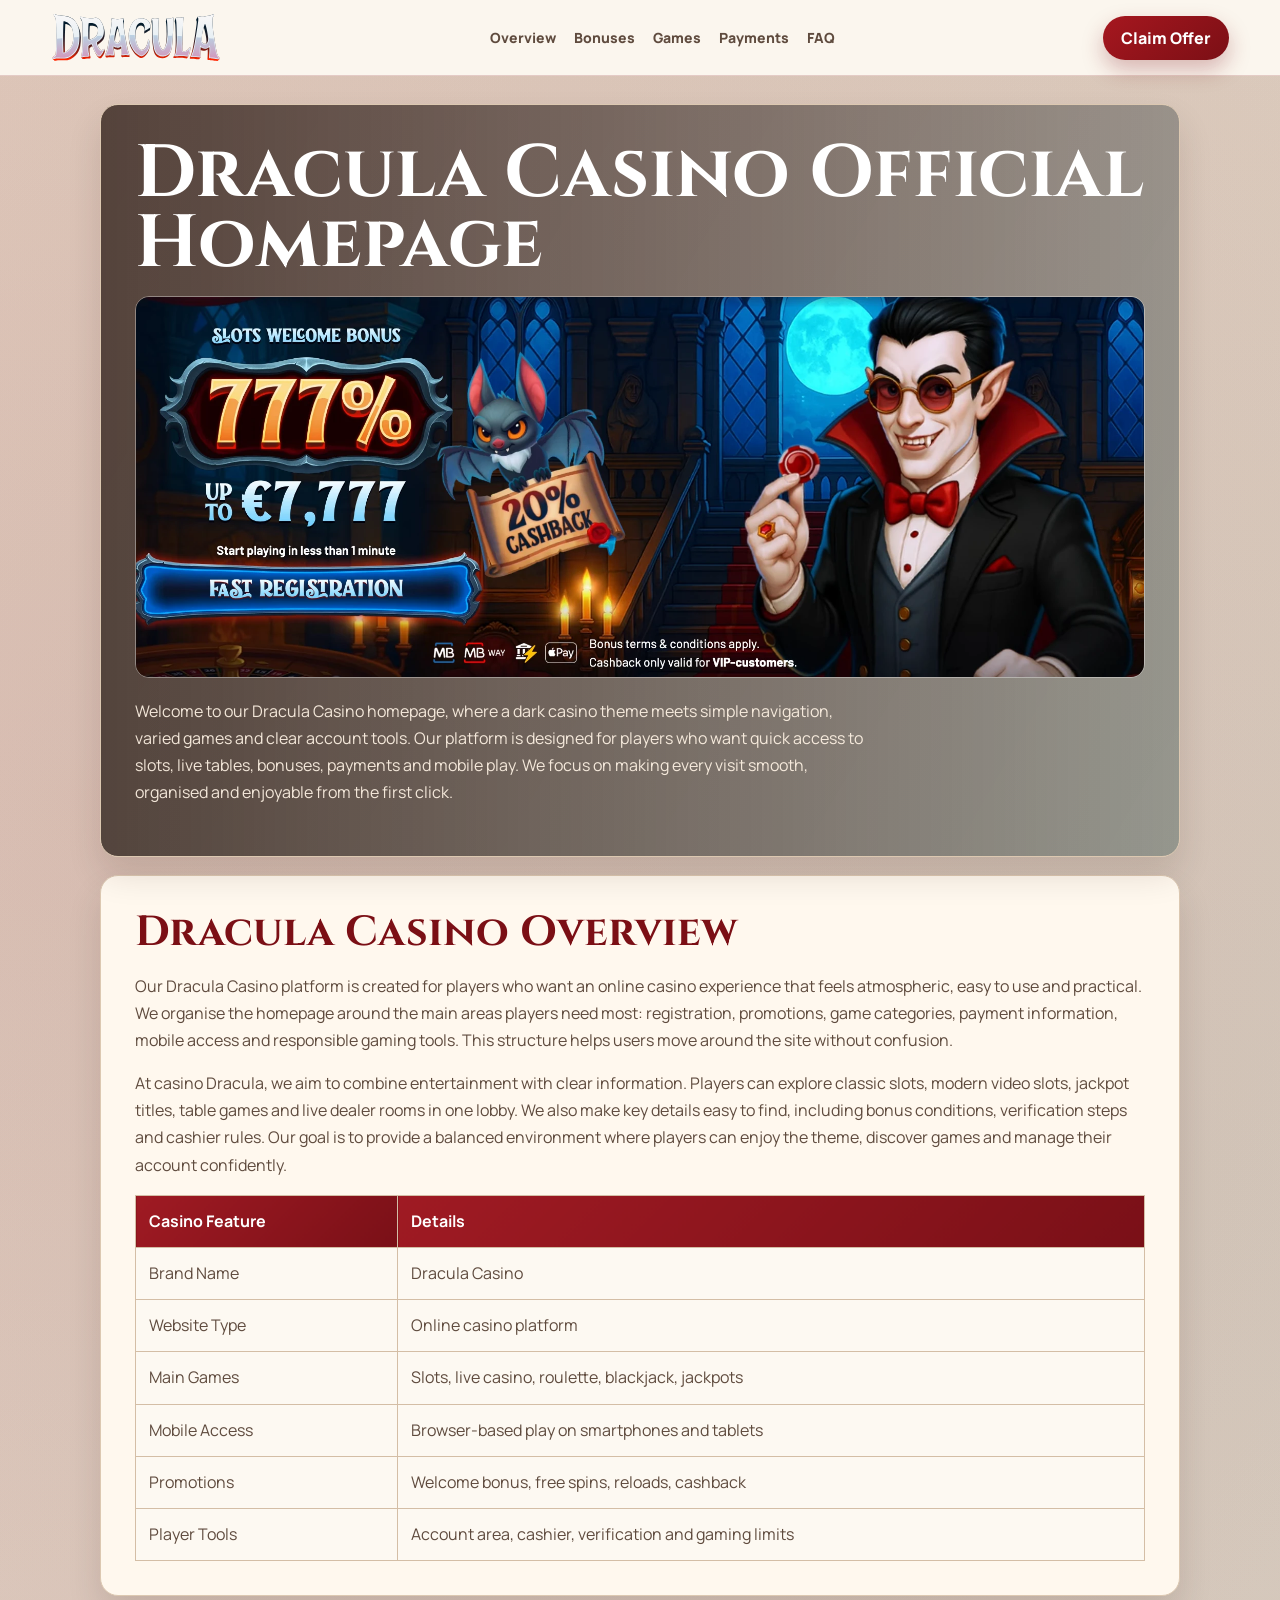
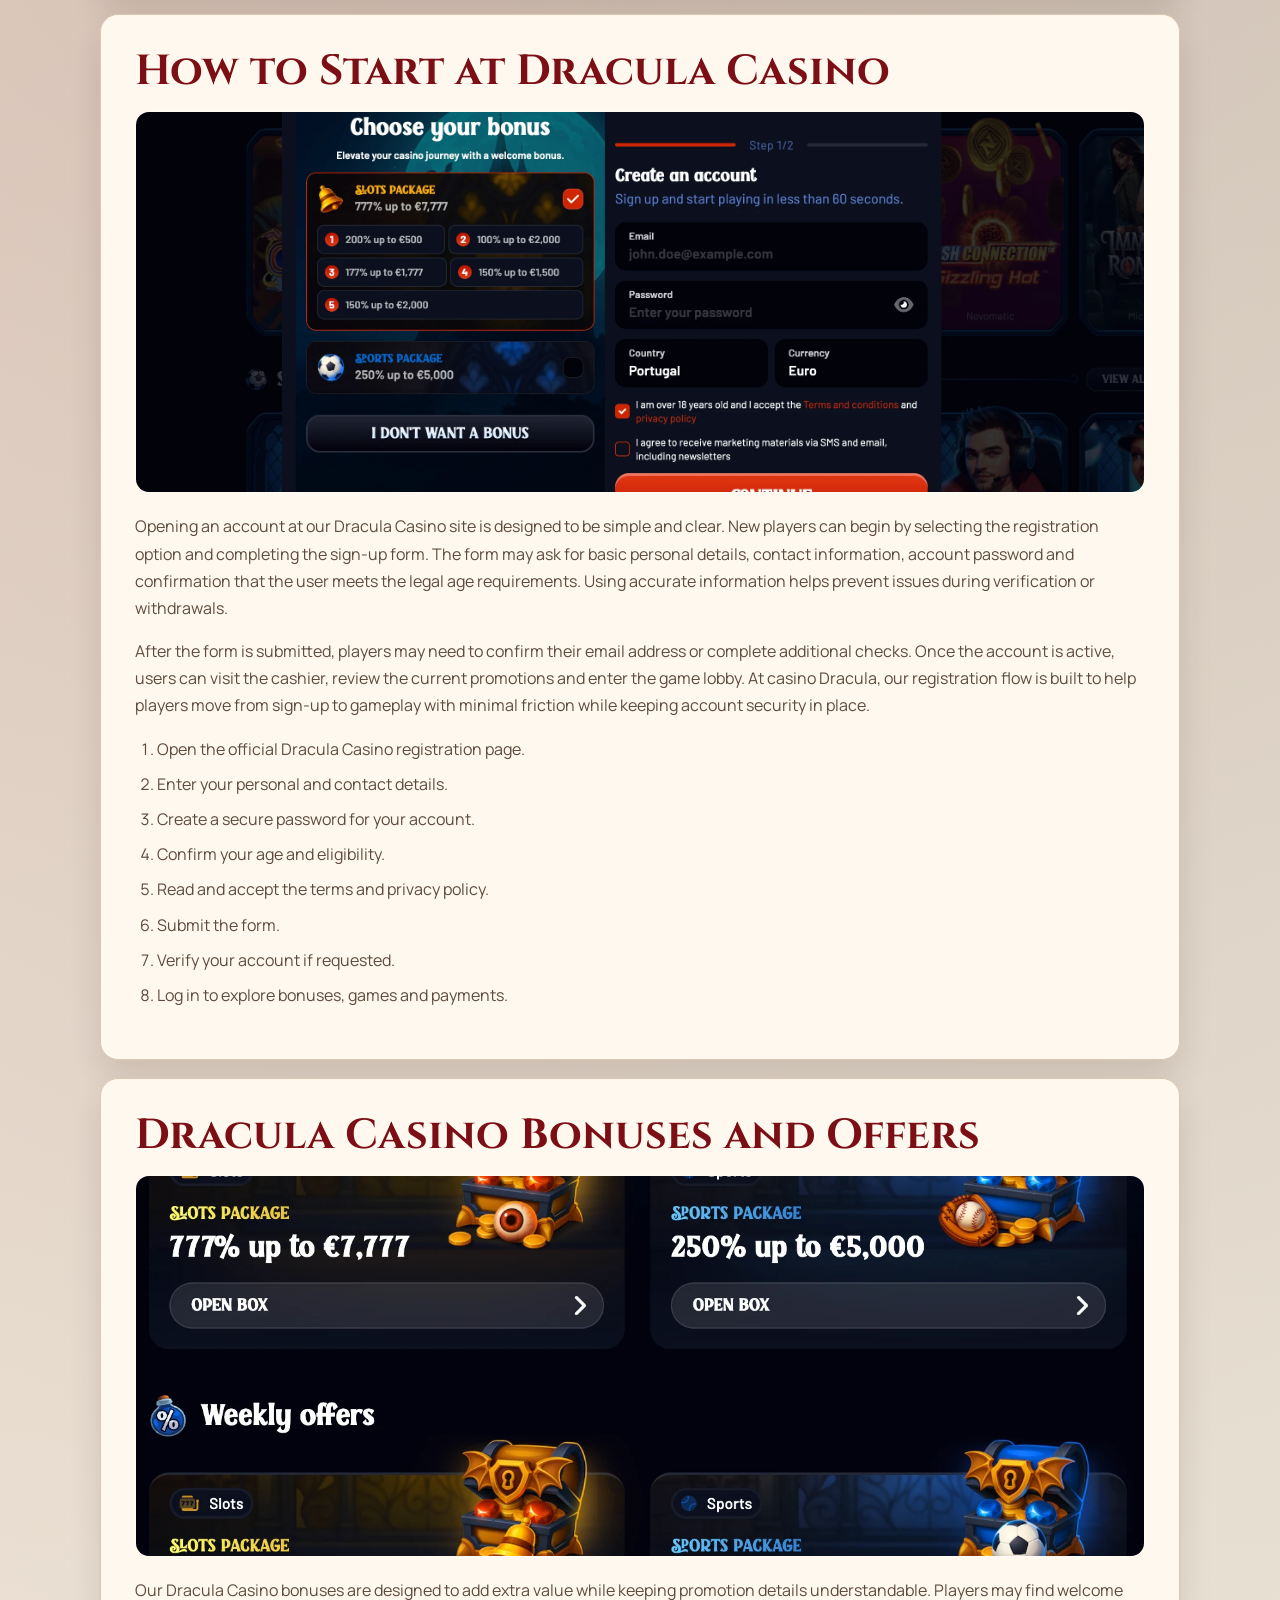
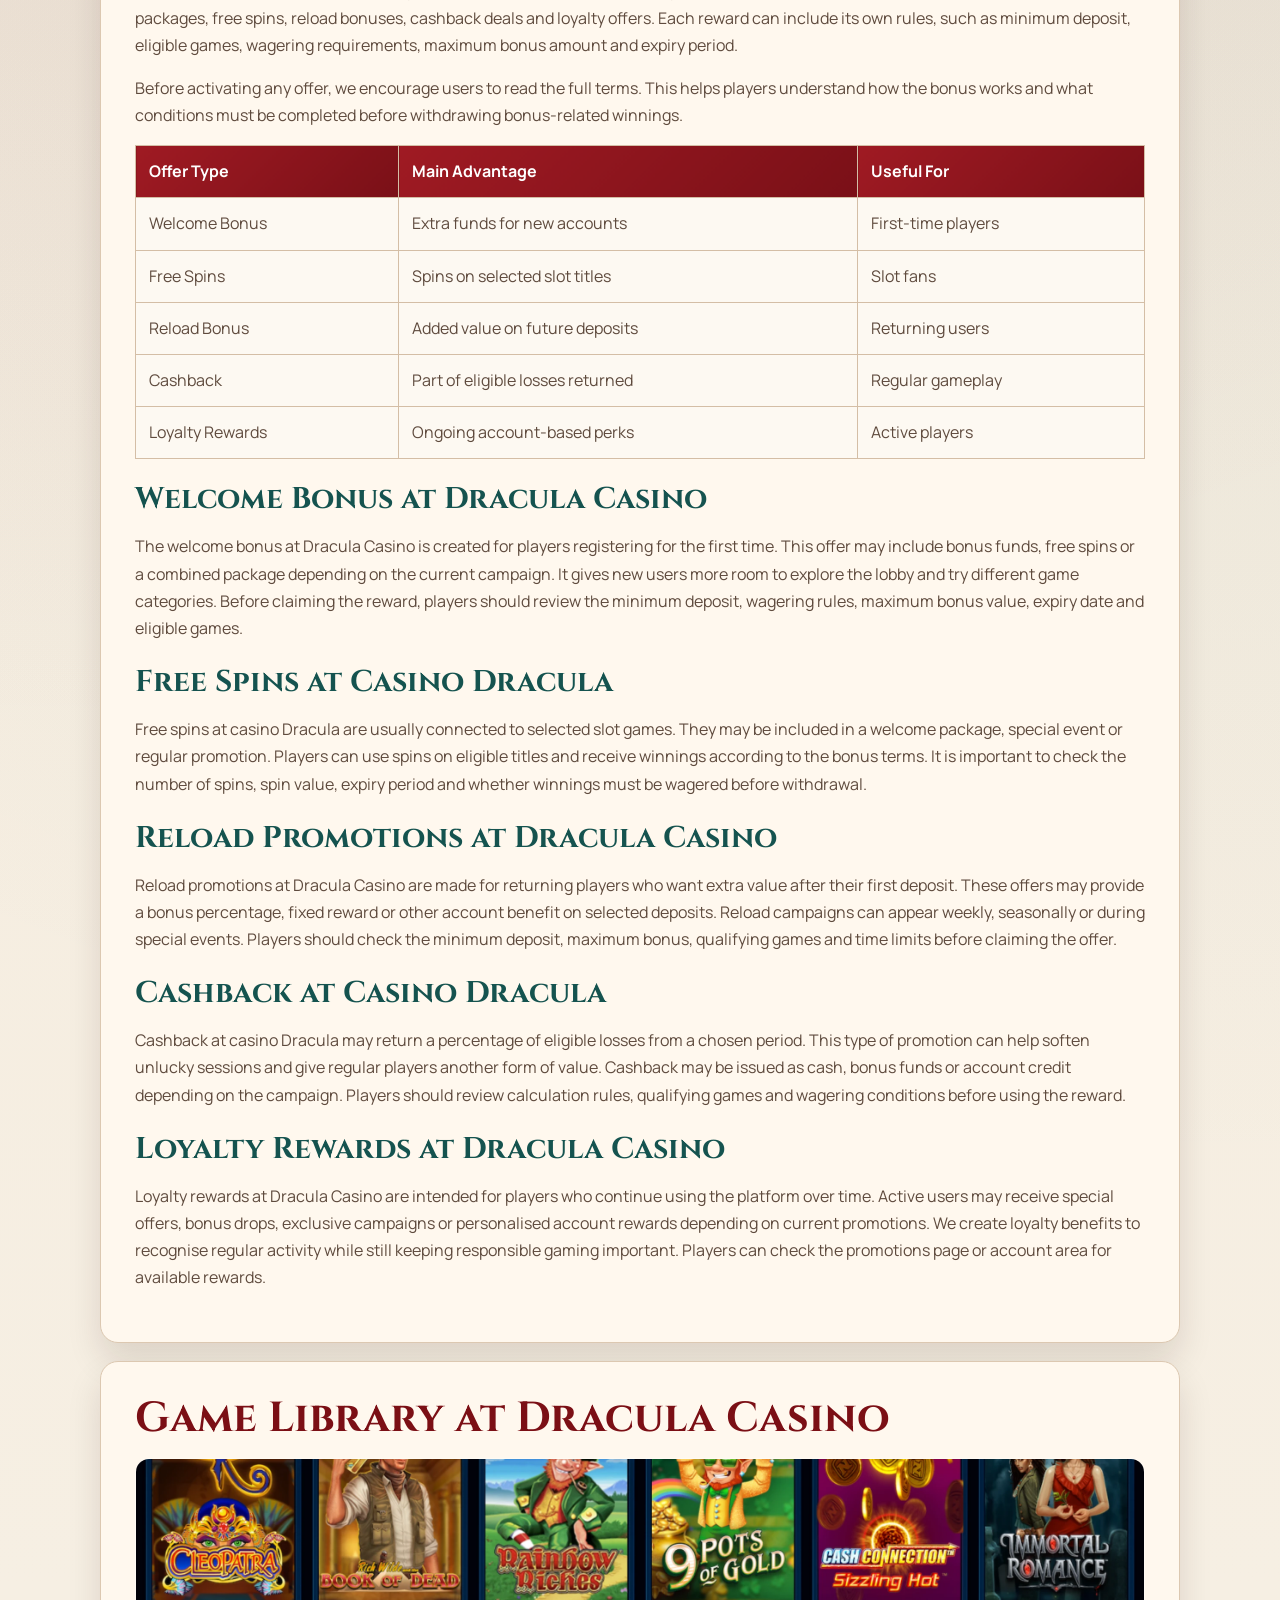
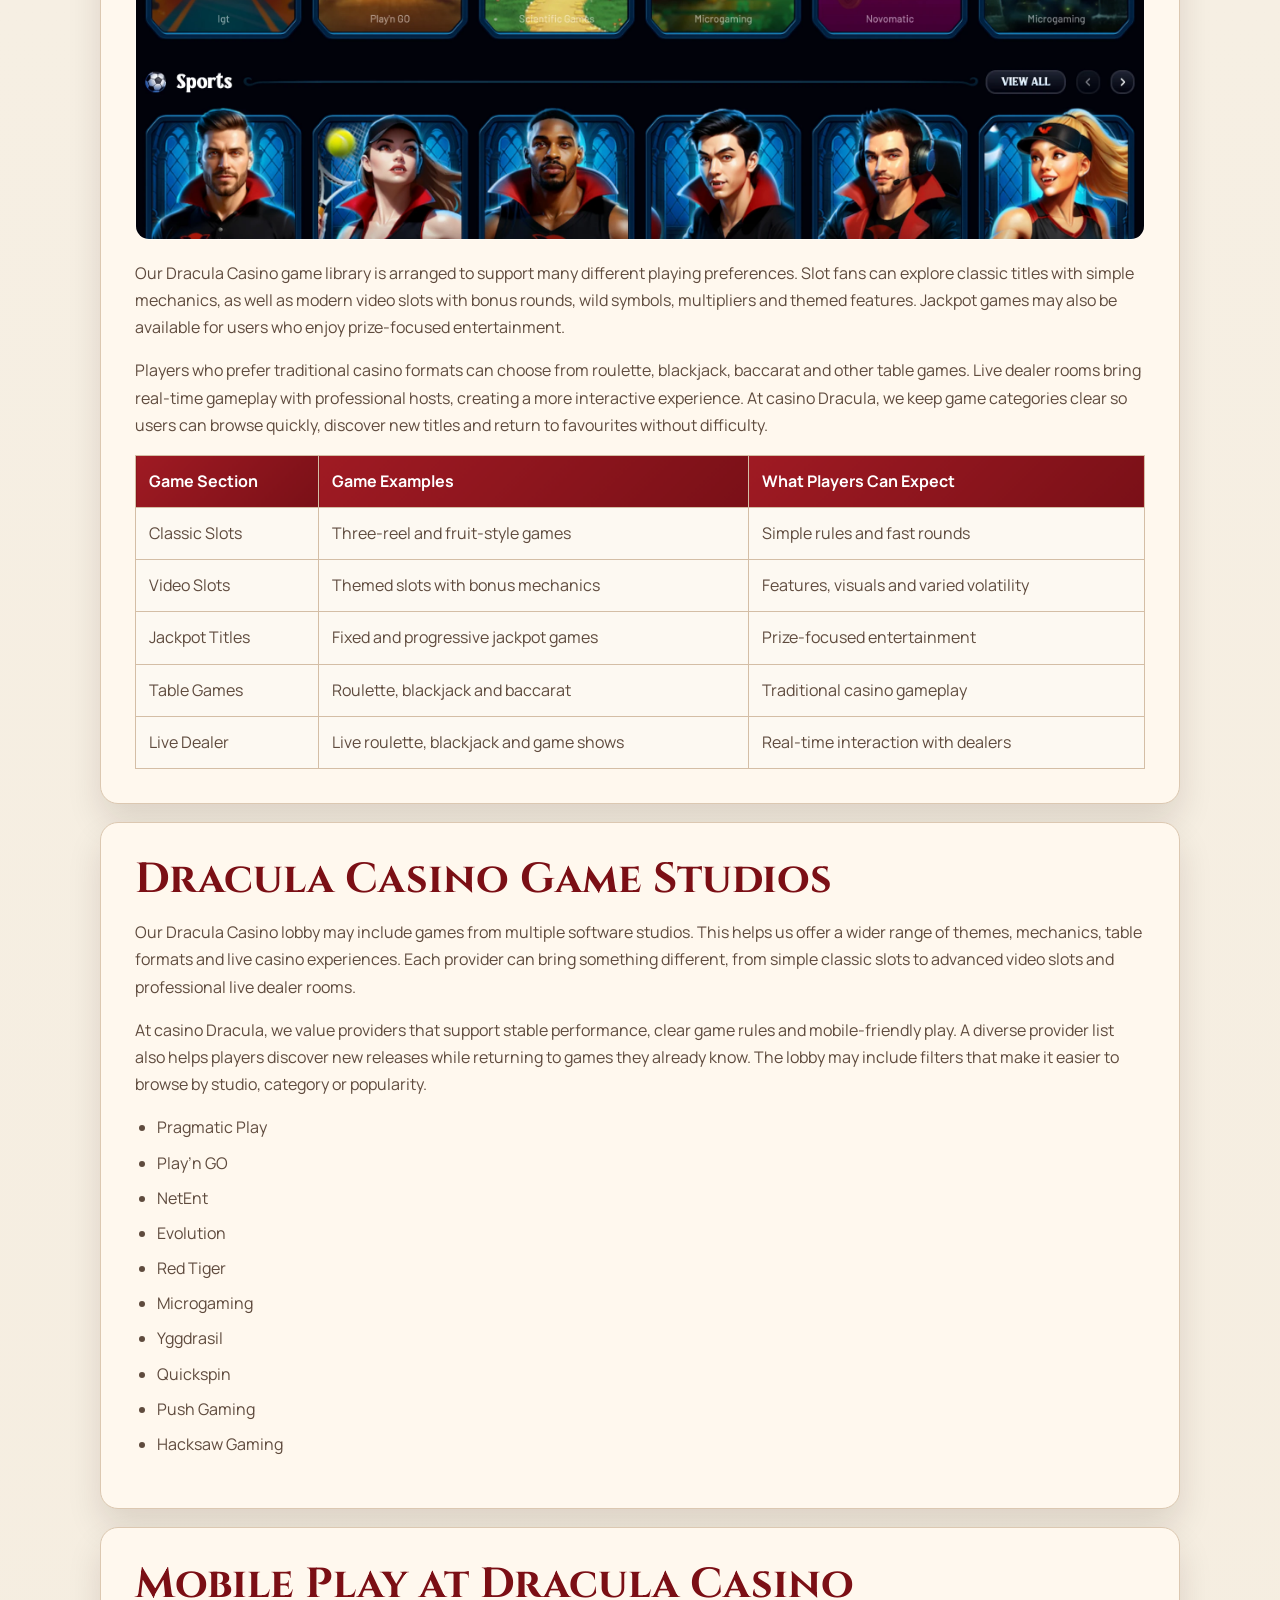
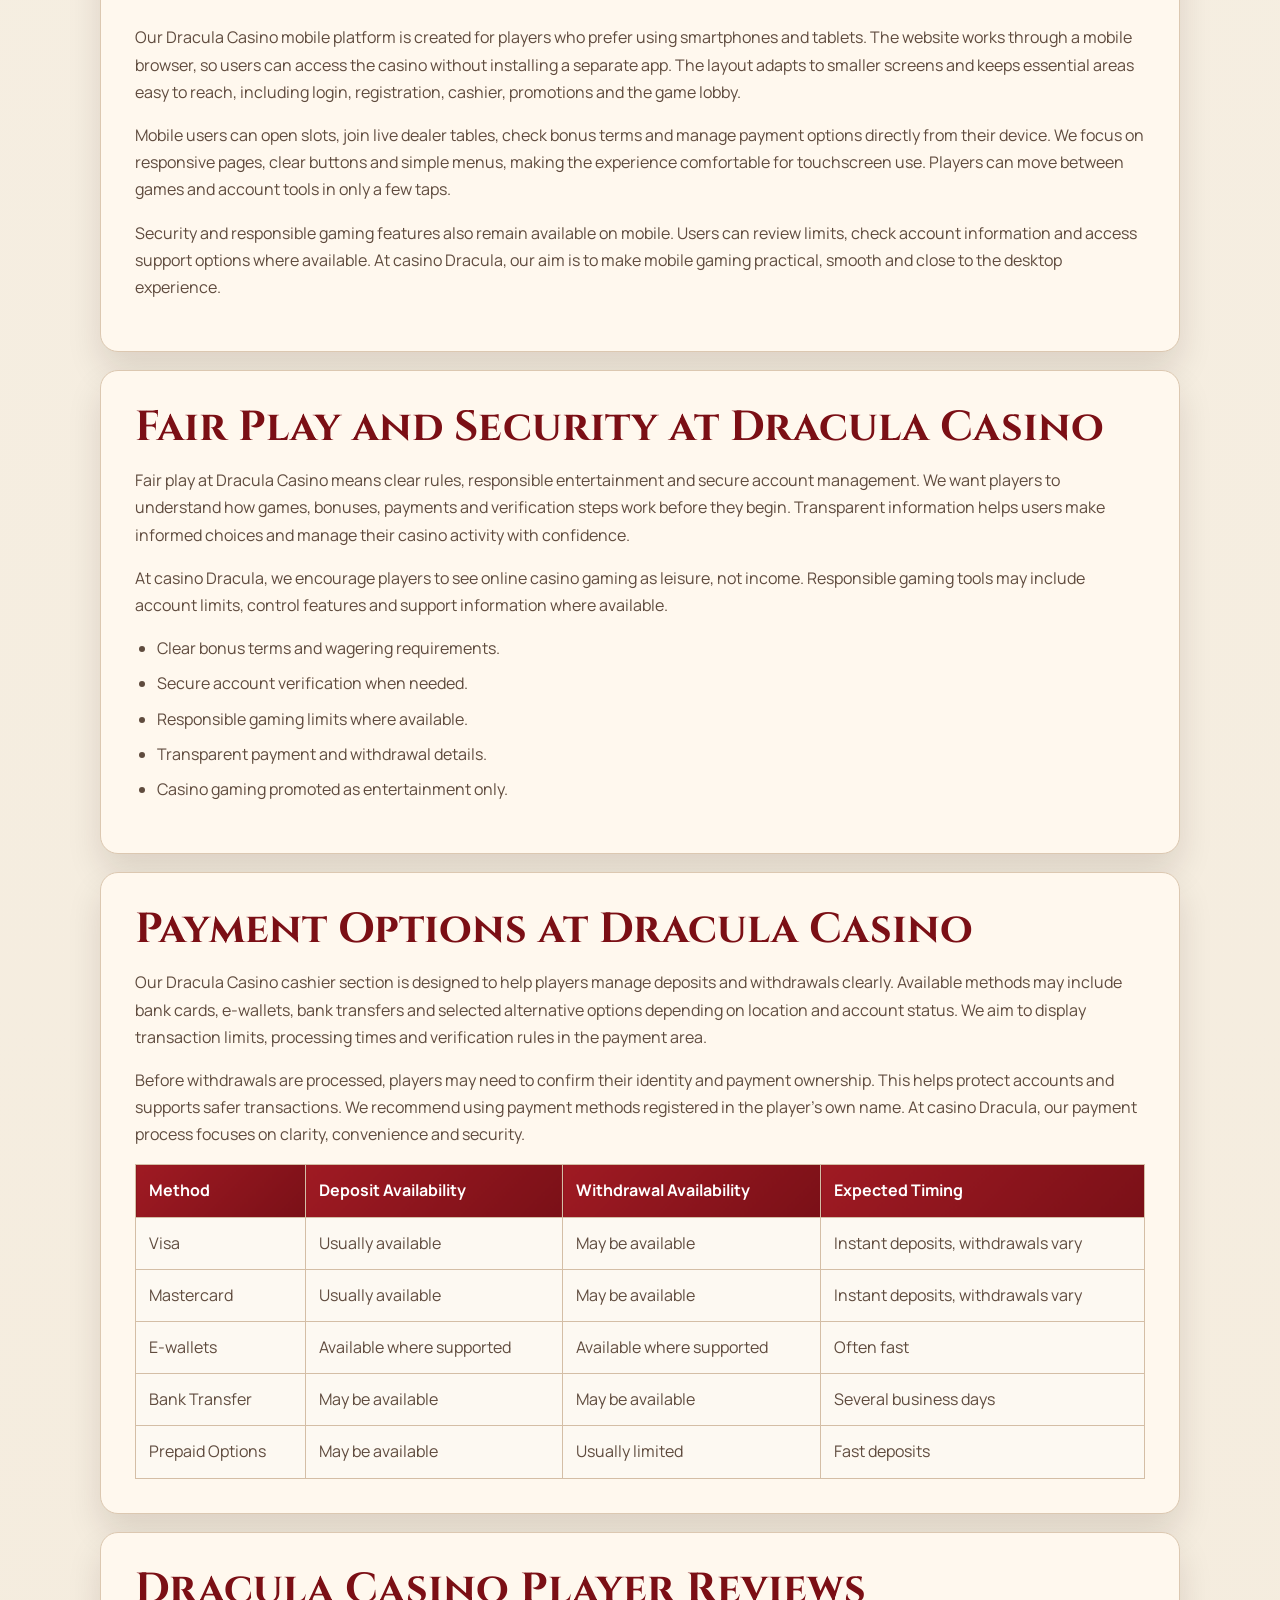
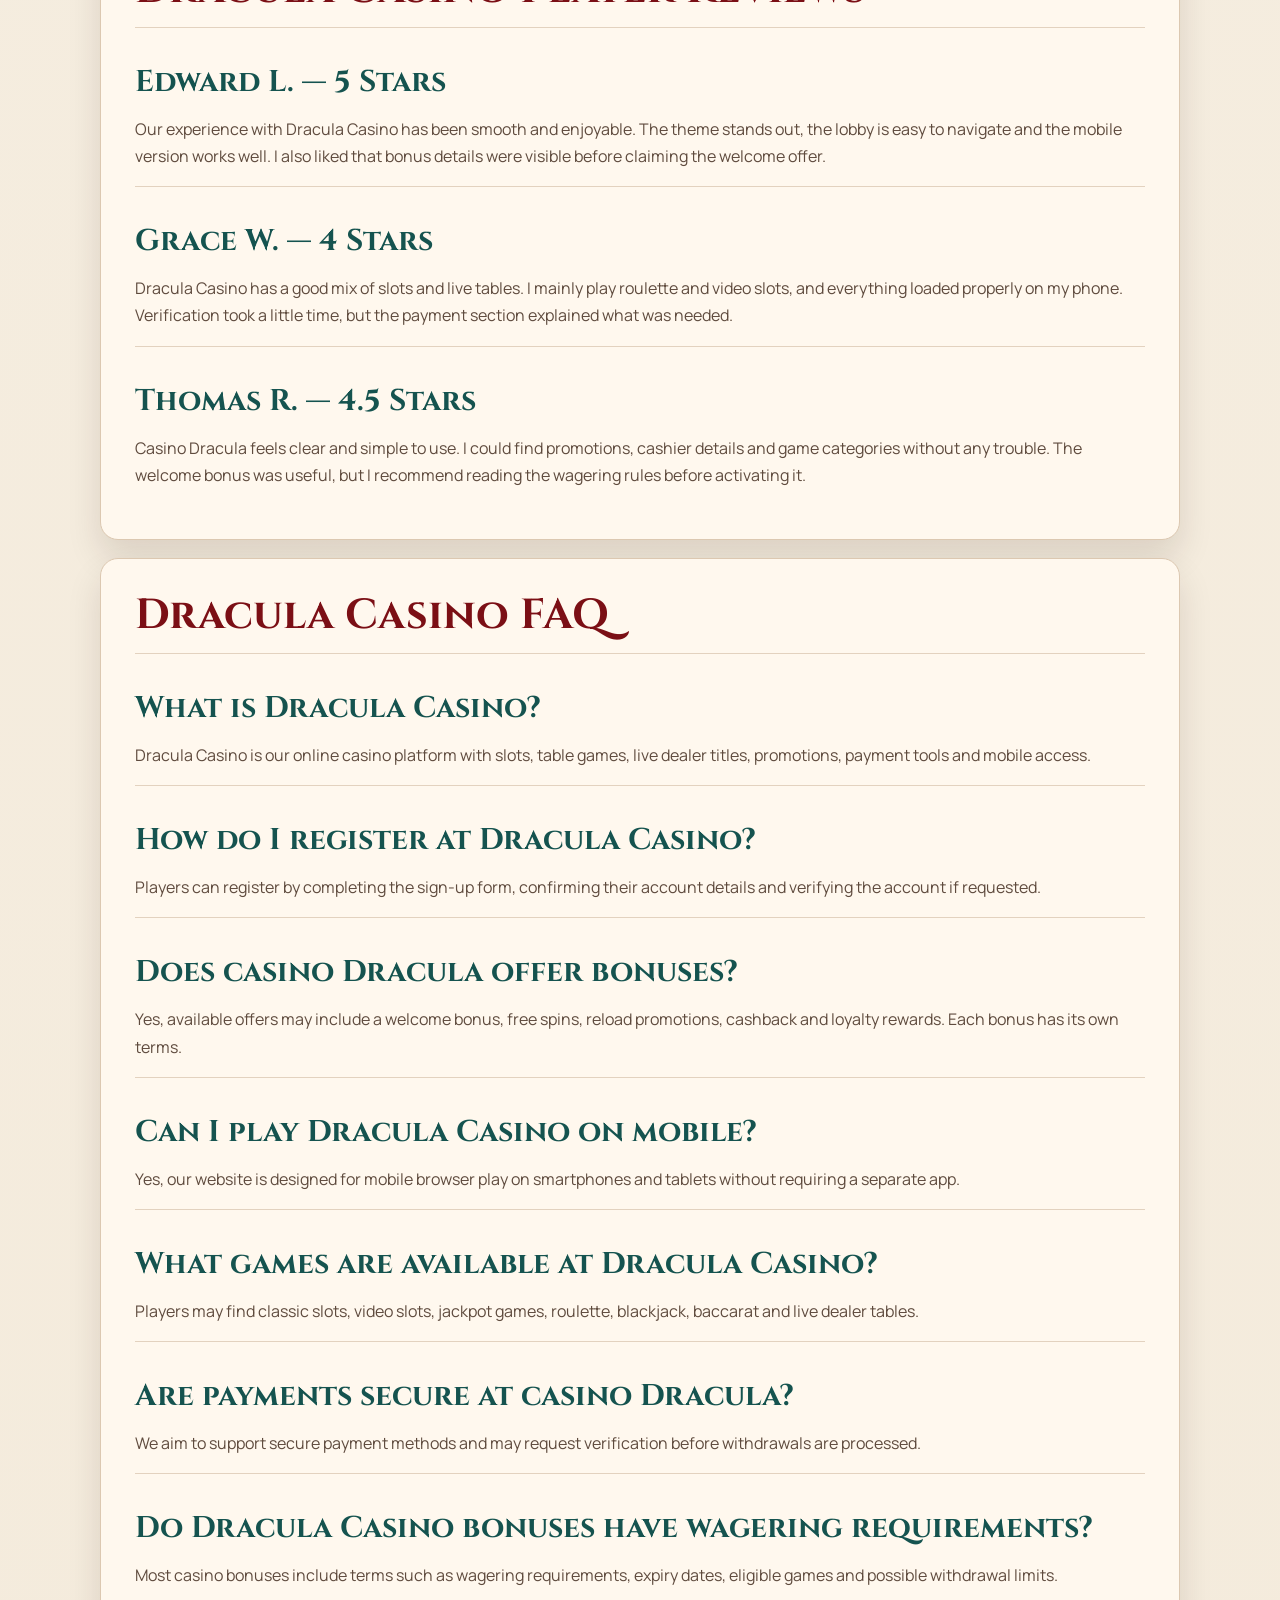
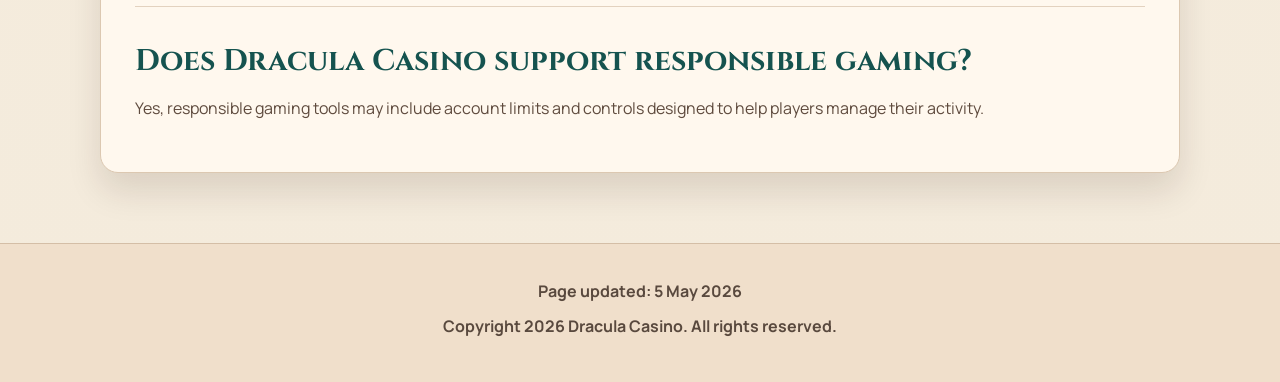
==== en-gb/index.html @ e44b401f "Add en-gb copy with canonical and hreflang setup" ====
<!DOCTYPE html>
<html lang="en-GB">
<head>
  <meta charset="UTF-8">
  <meta name="viewport" content="width=device-width, initial-scale=1.0">
  <title>Dracula Casino Official Site | Welcome Bonus & Online Casino Games</title>
  <meta name="description" content="Visit the official Dracula Casino homepage to explore welcome bonus offers, online slots, live dealer games, secure payment methods, mobile access and current promotions.">
  <link rel="canonical" href="https://joefratergrimsby.co.uk/">
  <link rel="alternate" hreflang="x-default" href="https://joefratergrimsby.co.uk/">
  <link rel="alternate" hreflang="en-GB" href="https://draculacasino.eu.com/en-gb/">
  <link rel="icon" href="../dracula casino images/favicon (6).ico">
  <link rel="stylesheet" href="../styles.css">
</head>
<body>
  <header class="site-header">
    <a class="brand" href="#home" aria-label="Dracula Casino home">
      <img src="../dracula casino images/dracula casino.svg" alt="Dracula Casino logo">
    </a>
    <nav class="top-nav" aria-label="Main navigation">
      <a href="#overview">Overview</a>
      <a href="#bonuses">Bonuses</a>
      <a href="#games">Games</a>
      <a href="#payments">Payments</a>
      <a href="#faq">FAQ</a>
    </nav>
    <a class="header-cta" href="#bonuses">Claim Offer</a>
  </header>

  <main class="page-shell">
    <section>
  <h1 id="home">Dracula Casino Official Homepage</h1>
  <figure class="inline-media hero-media"><img src="../dracula casino images/dracula casino.webp" alt="Dracula Casino banner"></figure>
  <p>Welcome to our Dracula Casino homepage, where a dark casino theme meets simple navigation, varied games and clear account tools. Our platform is designed for players who want quick access to slots, live tables, bonuses, payments and mobile play. We focus on making every visit smooth, organised and enjoyable from the first click.</p>
</section>


<section>
  <h2 id="overview">Dracula Casino Overview</h2>
  <p>Our Dracula Casino platform is created for players who want an online casino experience that feels atmospheric, easy to use and practical. We organise the homepage around the main areas players need most: registration, promotions, game categories, payment information, mobile access and responsible gaming tools. This structure helps users move around the site without confusion.</p>
  <p>At casino Dracula, we aim to combine entertainment with clear information. Players can explore classic slots, modern video slots, jackpot titles, table games and live dealer rooms in one lobby. We also make key details easy to find, including bonus conditions, verification steps and cashier rules. Our goal is to provide a balanced environment where players can enjoy the theme, discover games and manage their account confidently.</p>


  <table>
    <thead>
      <tr>
        <th>Casino Feature</th>
        <th>Details</th>
      </tr>
    </thead>
    <tbody>
      <tr>
        <td>Brand Name</td>
        <td>Dracula Casino</td>
      </tr>
      <tr>
        <td>Website Type</td>
        <td>Online casino platform</td>
      </tr>
      <tr>
        <td>Main Games</td>
        <td>Slots, live casino, roulette, blackjack, jackpots</td>
      </tr>
      <tr>
        <td>Mobile Access</td>
        <td>Browser-based play on smartphones and tablets</td>
      </tr>
      <tr>
        <td>Promotions</td>
        <td>Welcome bonus, free spins, reloads, cashback</td>
      </tr>
      <tr>
        <td>Player Tools</td>
        <td>Account area, cashier, verification and gaming limits</td>
      </tr>
    </tbody>
  </table>
</section>


<section>
  <h2 id="start">How to Start at Dracula Casino</h2>
  <figure class="inline-media"><img src="../dracula casino images/dracula casino registration.webp" alt="Dracula Casino registration"></figure>
  <p>Opening an account at our Dracula Casino site is designed to be simple and clear. New players can begin by selecting the registration option and completing the sign-up form. The form may ask for basic personal details, contact information, account password and confirmation that the user meets the legal age requirements. Using accurate information helps prevent issues during verification or withdrawals.</p>
  <p>After the form is submitted, players may need to confirm their email address or complete additional checks. Once the account is active, users can visit the cashier, review the current promotions and enter the game lobby. At casino Dracula, our registration flow is built to help players move from sign-up to gameplay with minimal friction while keeping account security in place.</p>


  <ol>
    <li>Open the official Dracula Casino registration page.</li>
    <li>Enter your personal and contact details.</li>
    <li>Create a secure password for your account.</li>
    <li>Confirm your age and eligibility.</li>
    <li>Read and accept the terms and privacy policy.</li>
    <li>Submit the form.</li>
    <li>Verify your account if requested.</li>
    <li>Log in to explore bonuses, games and payments.</li>
  </ol>
</section>


<section>
  <h2 id="bonuses">Dracula Casino Bonuses and Offers</h2>
  <figure class="inline-media"><img src="../dracula casino images/dracula casino bonuses.webp" alt="Dracula Casino bonuses"></figure>
  <p>Our Dracula Casino bonuses are designed to add extra value while keeping promotion details understandable. Players may find welcome packages, free spins, reload bonuses, cashback deals and loyalty offers. Each reward can include its own rules, such as minimum deposit, eligible games, wagering requirements, maximum bonus amount and expiry period.</p>
  <p>Before activating any offer, we encourage users to read the full terms. This helps players understand how the bonus works and what conditions must be completed before withdrawing bonus-related winnings.</p>


  <table>
    <thead>
      <tr>
        <th>Offer Type</th>
        <th>Main Advantage</th>
        <th>Useful For</th>
      </tr>
    </thead>
    <tbody>
      <tr>
        <td>Welcome Bonus</td>
        <td>Extra funds for new accounts</td>
        <td>First-time players</td>
      </tr>
      <tr>
        <td>Free Spins</td>
        <td>Spins on selected slot titles</td>
        <td>Slot fans</td>
      </tr>
      <tr>
        <td>Reload Bonus</td>
        <td>Added value on future deposits</td>
        <td>Returning users</td>
      </tr>
      <tr>
        <td>Cashback</td>
        <td>Part of eligible losses returned</td>
        <td>Regular gameplay</td>
      </tr>
      <tr>
        <td>Loyalty Rewards</td>
        <td>Ongoing account-based perks</td>
        <td>Active players</td>
      </tr>
    </tbody>
  </table>


  <h3>Welcome Bonus at Dracula Casino</h3>
  <p>The welcome bonus at Dracula Casino is created for players registering for the first time. This offer may include bonus funds, free spins or a combined package depending on the current campaign. It gives new users more room to explore the lobby and try different game categories. Before claiming the reward, players should review the minimum deposit, wagering rules, maximum bonus value, expiry date and eligible games.</p>


  <h3>Free Spins at Casino Dracula</h3>
  <p>Free spins at casino Dracula are usually connected to selected slot games. They may be included in a welcome package, special event or regular promotion. Players can use spins on eligible titles and receive winnings according to the bonus terms. It is important to check the number of spins, spin value, expiry period and whether winnings must be wagered before withdrawal.</p>


  <h3>Reload Promotions at Dracula Casino</h3>
  <p>Reload promotions at Dracula Casino are made for returning players who want extra value after their first deposit. These offers may provide a bonus percentage, fixed reward or other account benefit on selected deposits. Reload campaigns can appear weekly, seasonally or during special events. Players should check the minimum deposit, maximum bonus, qualifying games and time limits before claiming the offer.</p>


  <h3>Cashback at Casino Dracula</h3>
  <p>Cashback at casino Dracula may return a percentage of eligible losses from a chosen period. This type of promotion can help soften unlucky sessions and give regular players another form of value. Cashback may be issued as cash, bonus funds or account credit depending on the campaign. Players should review calculation rules, qualifying games and wagering conditions before using the reward.</p>


  <h3>Loyalty Rewards at Dracula Casino</h3>
  <p>Loyalty rewards at Dracula Casino are intended for players who continue using the platform over time. Active users may receive special offers, bonus drops, exclusive campaigns or personalised account rewards depending on current promotions. We create loyalty benefits to recognise regular activity while still keeping responsible gaming important. Players can check the promotions page or account area for available rewards.</p>
</section>


<section>
  <h2 id="games">Game Library at Dracula Casino</h2>
  <figure class="inline-media"><img src="../dracula casino images/dracula casino game selection.webp" alt="Dracula Casino game library"></figure>
  <p>Our Dracula Casino game library is arranged to support many different playing preferences. Slot fans can explore classic titles with simple mechanics, as well as modern video slots with bonus rounds, wild symbols, multipliers and themed features. Jackpot games may also be available for users who enjoy prize-focused entertainment.</p>
  <p>Players who prefer traditional casino formats can choose from roulette, blackjack, baccarat and other table games. Live dealer rooms bring real-time gameplay with professional hosts, creating a more interactive experience. At casino Dracula, we keep game categories clear so users can browse quickly, discover new titles and return to favourites without difficulty.</p>


  <table>
    <thead>
      <tr>
        <th>Game Section</th>
        <th>Game Examples</th>
        <th>What Players Can Expect</th>
      </tr>
    </thead>
    <tbody>
      <tr>
        <td>Classic Slots</td>
        <td>Three-reel and fruit-style games</td>
        <td>Simple rules and fast rounds</td>
      </tr>
      <tr>
        <td>Video Slots</td>
        <td>Themed slots with bonus mechanics</td>
        <td>Features, visuals and varied volatility</td>
      </tr>
      <tr>
        <td>Jackpot Titles</td>
        <td>Fixed and progressive jackpot games</td>
        <td>Prize-focused entertainment</td>
      </tr>
      <tr>
        <td>Table Games</td>
        <td>Roulette, blackjack and baccarat</td>
        <td>Traditional casino gameplay</td>
      </tr>
      <tr>
        <td>Live Dealer</td>
        <td>Live roulette, blackjack and game shows</td>
        <td>Real-time interaction with dealers</td>
      </tr>
    </tbody>
  </table>
</section>


<section>
  <h2 id="studios">Dracula Casino Game Studios</h2>
  <p>Our Dracula Casino lobby may include games from multiple software studios. This helps us offer a wider range of themes, mechanics, table formats and live casino experiences. Each provider can bring something different, from simple classic slots to advanced video slots and professional live dealer rooms.</p>
  <p>At casino Dracula, we value providers that support stable performance, clear game rules and mobile-friendly play. A diverse provider list also helps players discover new releases while returning to games they already know. The lobby may include filters that make it easier to browse by studio, category or popularity.</p>


  <ul>
    <li>Pragmatic Play</li>
    <li>Play’n GO</li>
    <li>NetEnt</li>
    <li>Evolution</li>
    <li>Red Tiger</li>
    <li>Microgaming</li>
    <li>Yggdrasil</li>
    <li>Quickspin</li>
    <li>Push Gaming</li>
    <li>Hacksaw Gaming</li>
  </ul>
</section>


<section>
  <h2 id="mobile">Mobile Play at Dracula Casino</h2>
  <p>Our Dracula Casino mobile platform is created for players who prefer using smartphones and tablets. The website works through a mobile browser, so users can access the casino without installing a separate app. The layout adapts to smaller screens and keeps essential areas easy to reach, including login, registration, cashier, promotions and the game lobby.</p>
  <p>Mobile users can open slots, join live dealer tables, check bonus terms and manage payment options directly from their device. We focus on responsive pages, clear buttons and simple menus, making the experience comfortable for touchscreen use. Players can move between games and account tools in only a few taps.</p>
  <p>Security and responsible gaming features also remain available on mobile. Users can review limits, check account information and access support options where available. At casino Dracula, our aim is to make mobile gaming practical, smooth and close to the desktop experience.</p>
</section>


<section>
  <h2 id="fairplay">Fair Play and Security at Dracula Casino</h2>
  <p>Fair play at Dracula Casino means clear rules, responsible entertainment and secure account management. We want players to understand how games, bonuses, payments and verification steps work before they begin. Transparent information helps users make informed choices and manage their casino activity with confidence.</p>
  <p>At casino Dracula, we encourage players to see online casino gaming as leisure, not income. Responsible gaming tools may include account limits, control features and support information where available.</p>


  <ul>
    <li>Clear bonus terms and wagering requirements.</li>
    <li>Secure account verification when needed.</li>
    <li>Responsible gaming limits where available.</li>
    <li>Transparent payment and withdrawal details.</li>
    <li>Casino gaming promoted as entertainment only.</li>
  </ul>
</section>


<section>
  <h2 id="payments">Payment Options at Dracula Casino</h2>
  <p>Our Dracula Casino cashier section is designed to help players manage deposits and withdrawals clearly. Available methods may include bank cards, e-wallets, bank transfers and selected alternative options depending on location and account status. We aim to display transaction limits, processing times and verification rules in the payment area.</p>
  <p>Before withdrawals are processed, players may need to confirm their identity and payment ownership. This helps protect accounts and supports safer transactions. We recommend using payment methods registered in the player’s own name. At casino Dracula, our payment process focuses on clarity, convenience and security.</p>


  <table>
    <thead>
      <tr>
        <th>Method</th>
        <th>Deposit Availability</th>
        <th>Withdrawal Availability</th>
        <th>Expected Timing</th>
      </tr>
    </thead>
    <tbody>
      <tr>
        <td>Visa</td>
        <td>Usually available</td>
        <td>May be available</td>
        <td>Instant deposits, withdrawals vary</td>
      </tr>
      <tr>
        <td>Mastercard</td>
        <td>Usually available</td>
        <td>May be available</td>
        <td>Instant deposits, withdrawals vary</td>
      </tr>
      <tr>
        <td>E-wallets</td>
        <td>Available where supported</td>
        <td>Available where supported</td>
        <td>Often fast</td>
      </tr>
      <tr>
        <td>Bank Transfer</td>
        <td>May be available</td>
        <td>May be available</td>
        <td>Several business days</td>
      </tr>
      <tr>
        <td>Prepaid Options</td>
        <td>May be available</td>
        <td>Usually limited</td>
        <td>Fast deposits</td>
      </tr>
    </tbody>
  </table>
</section>


<section>
  <h2 id="reviews">Dracula Casino Player Reviews</h2>


  <article>
    <h3>Edward L. — 5 Stars</h3>
    <p>Our experience with Dracula Casino has been smooth and enjoyable. The theme stands out, the lobby is easy to navigate and the mobile version works well. I also liked that bonus details were visible before claiming the welcome offer.</p>
  </article>


  <article>
    <h3>Grace W. — 4 Stars</h3>
    <p>Dracula Casino has a good mix of slots and live tables. I mainly play roulette and video slots, and everything loaded properly on my phone. Verification took a little time, but the payment section explained what was needed.</p>
  </article>


  <article>
    <h3>Thomas R. — 4.5 Stars</h3>
    <p>Casino Dracula feels clear and simple to use. I could find promotions, cashier details and game categories without any trouble. The welcome bonus was useful, but I recommend reading the wagering rules before activating it.</p>
  </article>
</section>


<section>
  <h2 id="faq">Dracula Casino FAQ</h2>


  <div>
    <h3>What is Dracula Casino?</h3>
    <p>Dracula Casino is our online casino platform with slots, table games, live dealer titles, promotions, payment tools and mobile access.</p>
  </div>


  <div>
    <h3>How do I register at Dracula Casino?</h3>
    <p>Players can register by completing the sign-up form, confirming their account details and verifying the account if requested.</p>
  </div>


  <div>
    <h3>Does casino Dracula offer bonuses?</h3>
    <p>Yes, available offers may include a welcome bonus, free spins, reload promotions, cashback and loyalty rewards. Each bonus has its own terms.</p>
  </div>


  <div>
    <h3>Can I play Dracula Casino on mobile?</h3>
    <p>Yes, our website is designed for mobile browser play on smartphones and tablets without requiring a separate app.</p>
  </div>


  <div>
    <h3>What games are available at Dracula Casino?</h3>
    <p>Players may find classic slots, video slots, jackpot games, roulette, blackjack, baccarat and live dealer tables.</p>
  </div>


  <div>
    <h3>Are payments secure at casino Dracula?</h3>
    <p>We aim to support secure payment methods and may request verification before withdrawals are processed.</p>
  </div>


  <div>
    <h3>Do Dracula Casino bonuses have wagering requirements?</h3>
    <p>Most casino bonuses include terms such as wagering requirements, expiry dates, eligible games and possible withdrawal limits.</p>
  </div>


  <div>
    <h3>Does Dracula Casino support responsible gaming?</h3>
    <p>Yes, responsible gaming tools may include account limits and controls designed to help players manage their activity.</p>
  </div>
</section>
  </main>

  <footer class="site-footer">
    <p>Page updated: <time datetime="2026-05-05">5 May 2026</time></p>
    <p>Copyright 2026 Dracula Casino. All rights reserved.</p>
  </footer>

  <script src="../script.js"></script>
</body>
</html>
---- styles.css ----
@import url("https://fonts.googleapis.com/css2?family=Cinzel:wght@600;700;800&family=Manrope:wght@400;500;700;800&display=swap");
:root {
  --bg: #f6efe3;
  --bg-soft: #fdf9f2;
  --ink: #231810;
  --muted: #5f4b3e;
  --line: #dcc8b1;
  --primary: #a6171f;
  --primary-deep: #7b0f15;
  --accent: #1d6660;
  --card: #fff8ee;
  --shadow: 0 18px 34px rgba(41, 20, 6, 0.12);
}
* { box-sizing: border-box; }
html { scroll-behavior: smooth; }
body {
  margin: 0;
  color: var(--ink);
  font-family: "Manrope", "Segoe UI", sans-serif;
  background: radial-gradient(circle at 6% 8%, rgba(166, 23, 31, 0.16), transparent 34%), radial-gradient(circle at 92% 12%, rgba(29, 102, 96, 0.14), transparent 36%), linear-gradient(180deg, #f3e6d5 0%, var(--bg) 48%, #f4ebdc 100%);
}
img { display: block; max-width: 100%; }
a { color: inherit; }
.site-header {
  position: sticky;
  top: 0;
  z-index: 20;
  min-height: 76px;
  display: grid;
  grid-template-columns: auto 1fr auto;
  align-items: center;
  gap: 20px;
  padding: 12px clamp(14px, 4vw, 52px);
  border-bottom: 1px solid rgba(123, 15, 21, 0.18);
  background: rgba(253, 249, 242, 0.94);
  backdrop-filter: blur(10px);
}
.brand img { width: 170px; }
.top-nav { display: flex; justify-content: center; flex-wrap: wrap; gap: 18px; }
.top-nav a { text-decoration: none; font-weight: 800; font-size: 14px; color: var(--muted); }
.top-nav a:hover { color: var(--primary); }
.header-cta {
  min-height: 44px;
  padding: 0 18px;
  border-radius: 999px;
  display: inline-flex;
  align-items: center;
  justify-content: center;
  background: linear-gradient(140deg, var(--primary), var(--primary-deep));
  color: #fff;
  font-weight: 800;
  text-decoration: none;
  box-shadow: 0 10px 22px rgba(123, 15, 21, 0.28);
}
.page-shell {
  width: min(1080px, calc(100% - 28px));
  margin: 28px auto 70px;
  display: grid;
  gap: 18px;
}
.page-shell > section {
  border: 1px solid var(--line);
  border-radius: 18px;
  background: var(--card);
  box-shadow: var(--shadow);
  padding: clamp(20px, 4vw, 34px);
}
.page-shell > section:first-child {
  position: relative;
  overflow: hidden;
  background: linear-gradient(90deg, rgba(35, 24, 16, 0.75), rgba(35, 24, 16, 0.35)), linear-gradient(120deg, rgba(166, 23, 31, 0.24), rgba(29, 102, 96, 0.2)), var(--card);
  color: #fff;
}
.page-shell > section:first-child p { color: rgba(255, 243, 229, 0.92); max-width: 74ch; }
h1, h2, h3 { font-family: "Cinzel", Georgia, serif; letter-spacing: 0; }
h1 { margin: 0 0 16px; line-height: 0.95; font-size: clamp(34px, 7vw, 74px); }
h2 { margin: 0 0 14px; color: var(--primary-deep); line-height: 1.1; font-size: clamp(25px, 4.4vw, 42px); }
h3 { margin: 22px 0 10px; color: #15534f; line-height: 1.2; font-size: clamp(20px, 3.4vw, 30px); }
p, li, td, th { color: var(--muted); line-height: 1.7; }
.page-shell > section:first-child h1,
.page-shell > section:first-child h2,
.page-shell > section:first-child h3 { color: #fff; }
.inline-media { margin: 16px 0 20px; border-radius: 14px; overflow: hidden; border: 1px solid rgba(255, 255, 255, 0.35); }
.inline-media img { width: 100%; max-height: 380px; object-fit: cover; }
.hero-media { margin-top: 8px; }
table { width: 100%; border-collapse: collapse; margin-top: 16px; min-width: 640px; background: var(--bg-soft); }
th, td { text-align: left; vertical-align: top; border: 1px solid #d4bea6; padding: 12px 13px; }
th { color: #fff; background: linear-gradient(135deg, #9f1a23, #7a1017); }
ul, ol { padding-left: 22px; }
li + li { margin-top: 8px; }
.page-shell section:nth-last-child(2) article,
.page-shell section:last-child > div { border-top: 1px solid #e3d2bf; margin-top: 14px; padding-top: 14px; }
.faq-item { border-top: 1px solid #e3d2bf; padding-top: 14px; margin-top: 14px; }
.faq-question {
  width: 100%;
  border: 0;
  background: transparent;
  text-align: left;
  font: inherit;
  color: var(--ink);
  font-family: "Cinzel", Georgia, serif;
  font-size: clamp(18px, 3vw, 24px);
  cursor: pointer;
  display: flex;
  justify-content: space-between;
  align-items: center;
  gap: 12px;
  padding: 0;
}
.faq-question span:last-child { width: 28px; height: 28px; border-radius: 50%; display: inline-flex; align-items: center; justify-content: center; color: #fff; background: var(--accent); font-weight: 900; }
.faq-answer { margin-top: 10px; }
.faq-answer[hidden] { display: none; }
.site-footer { padding: 26px 14px 34px; text-align: center; border-top: 1px solid #d4bea6; background: #f0dfcb; }
.site-footer p { margin: 8px 0; color: #59493e; font-weight: 700; }
@media (max-width: 820px) {
  .site-header { grid-template-columns: auto auto; gap: 8px; min-height: 58px; padding: 10px 12px; }
  .brand img { width: 108px; }
  .top-nav { display: none; }
  .header-cta { min-height: 36px; font-size: 13px; padding: 0 12px; }
  table { min-width: 560px; }
}
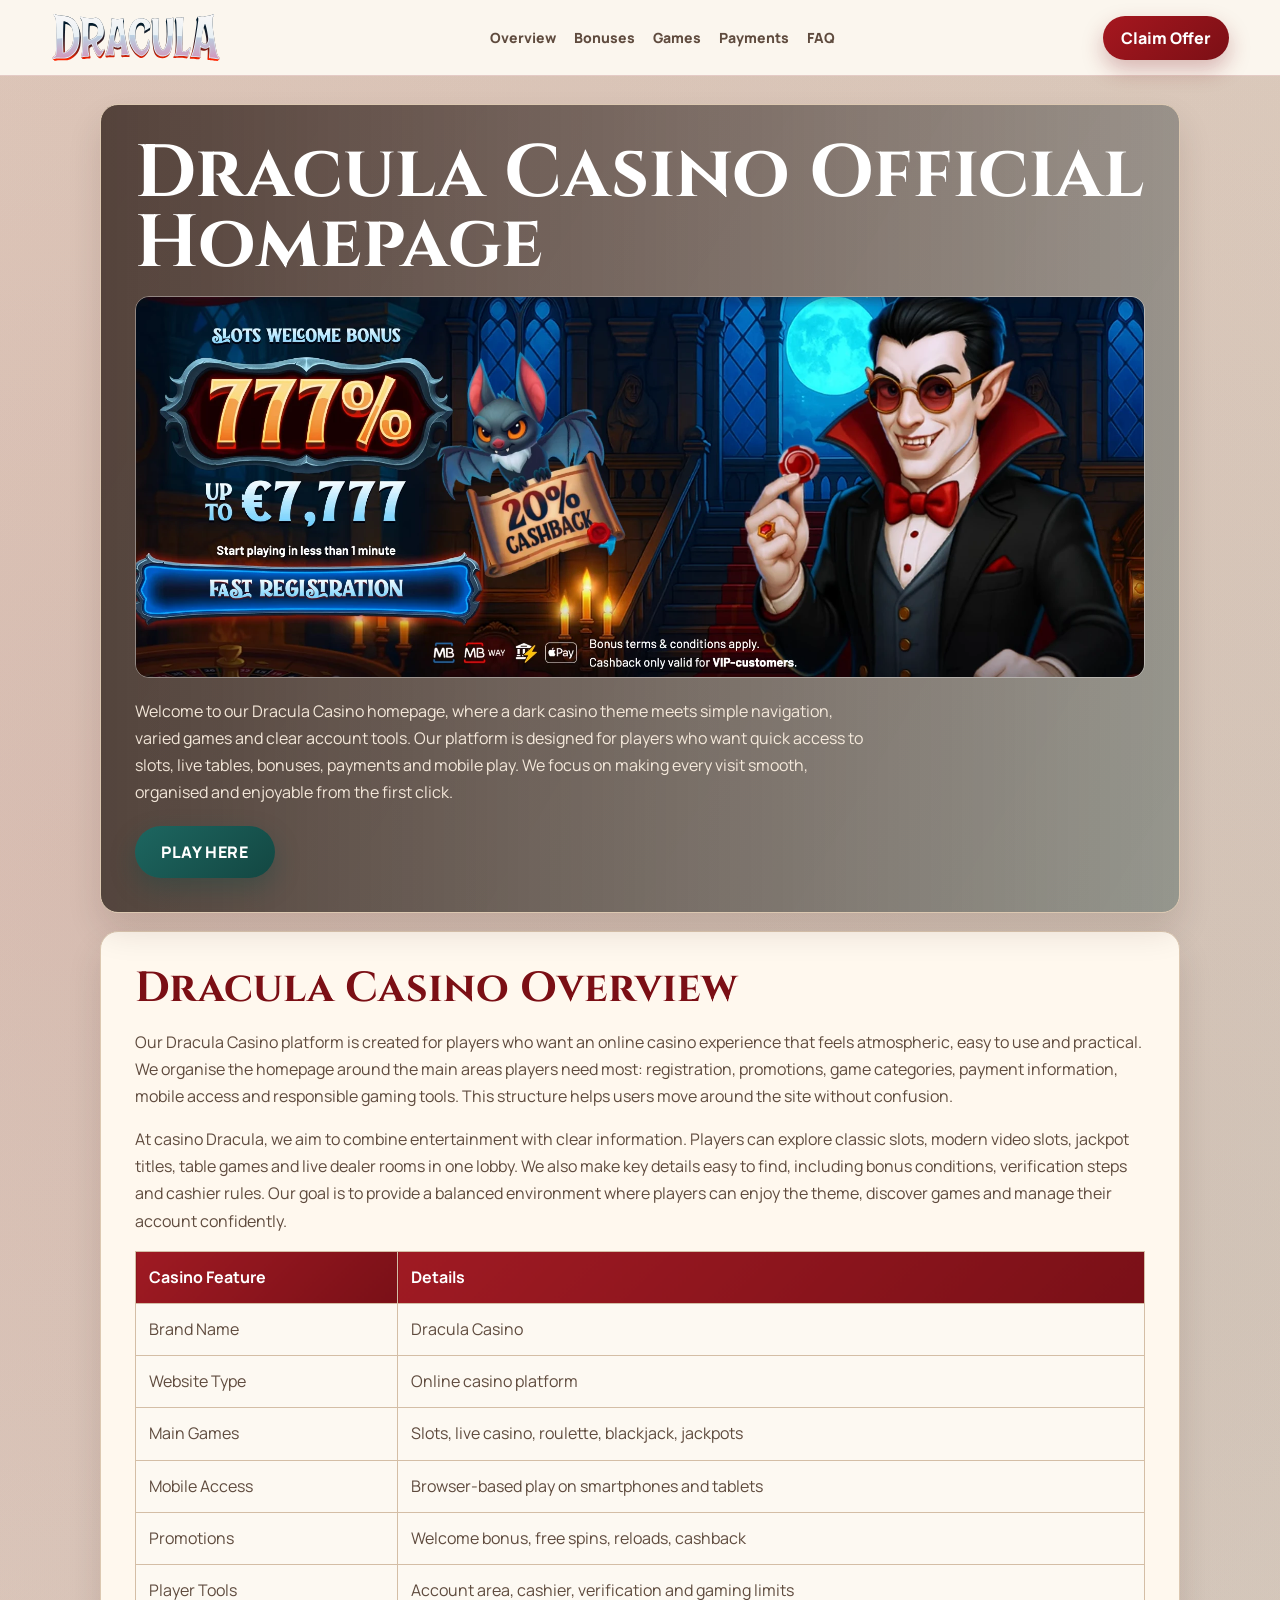
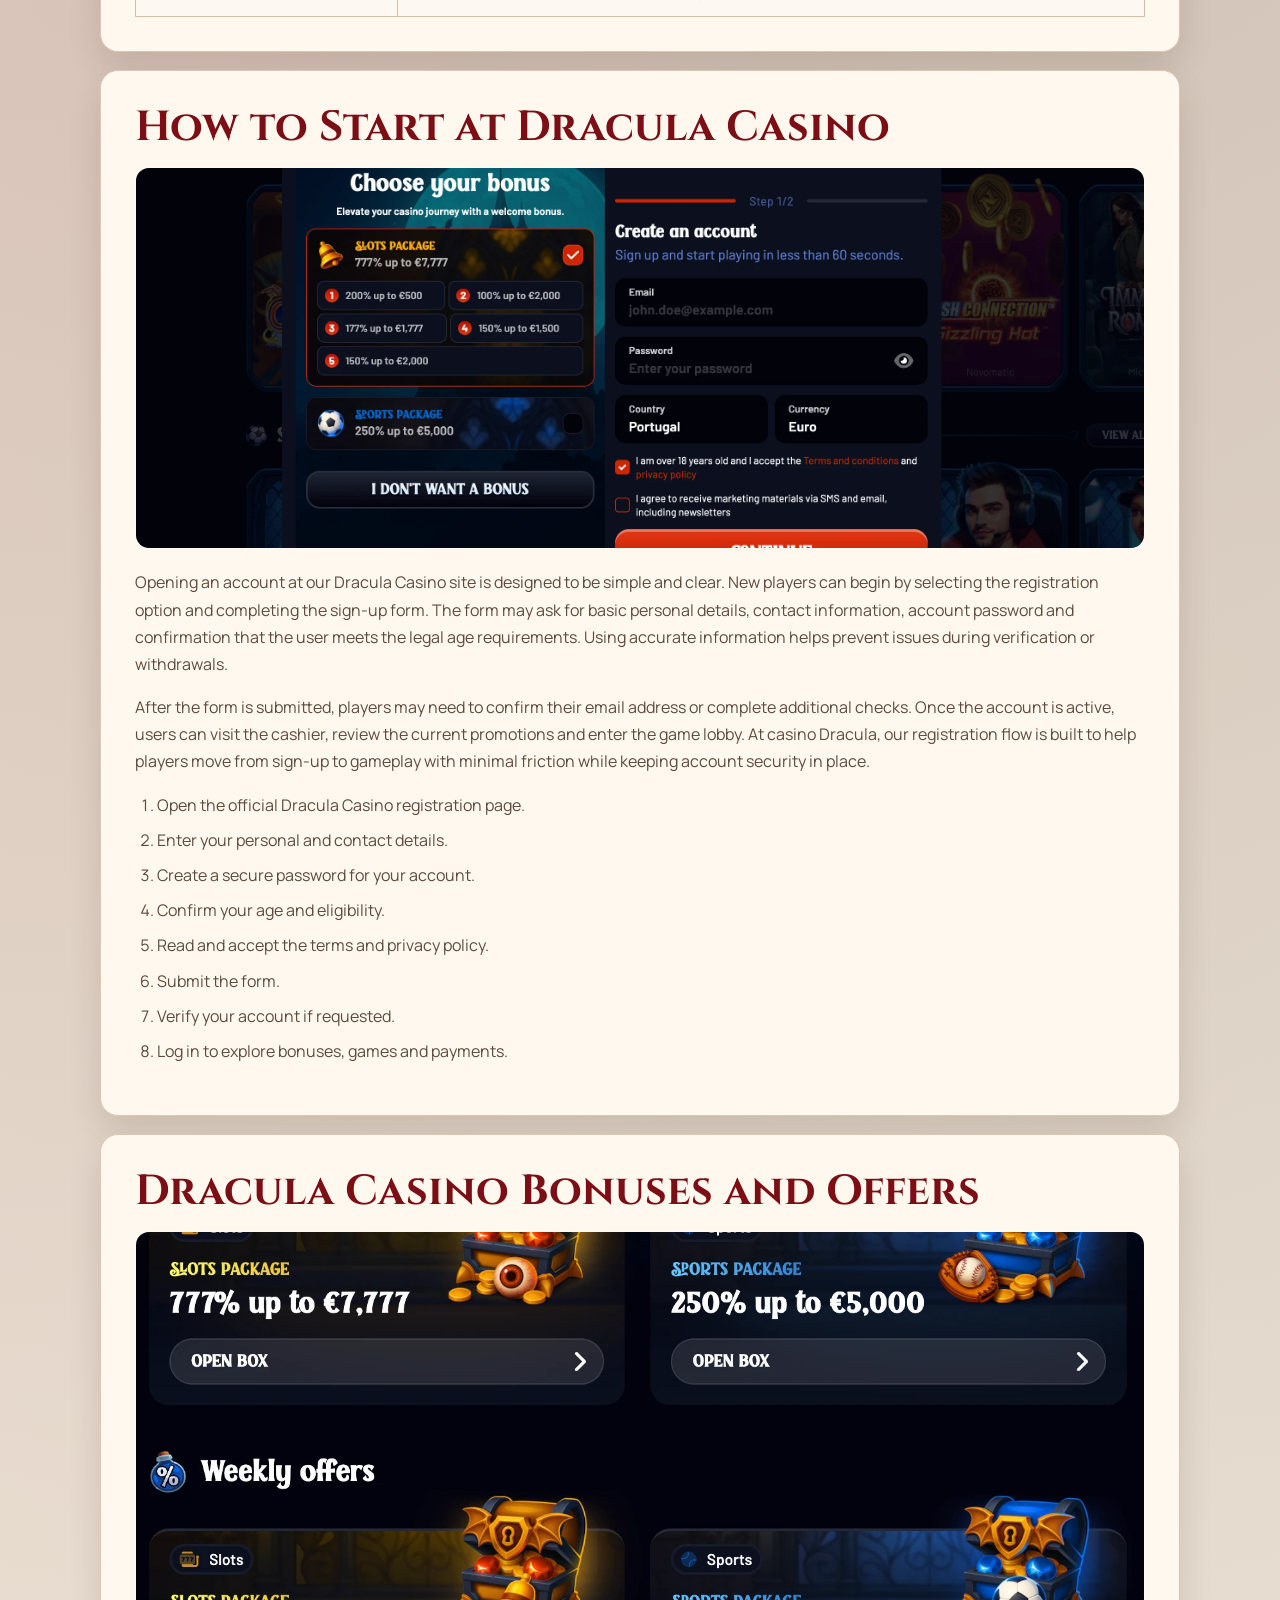
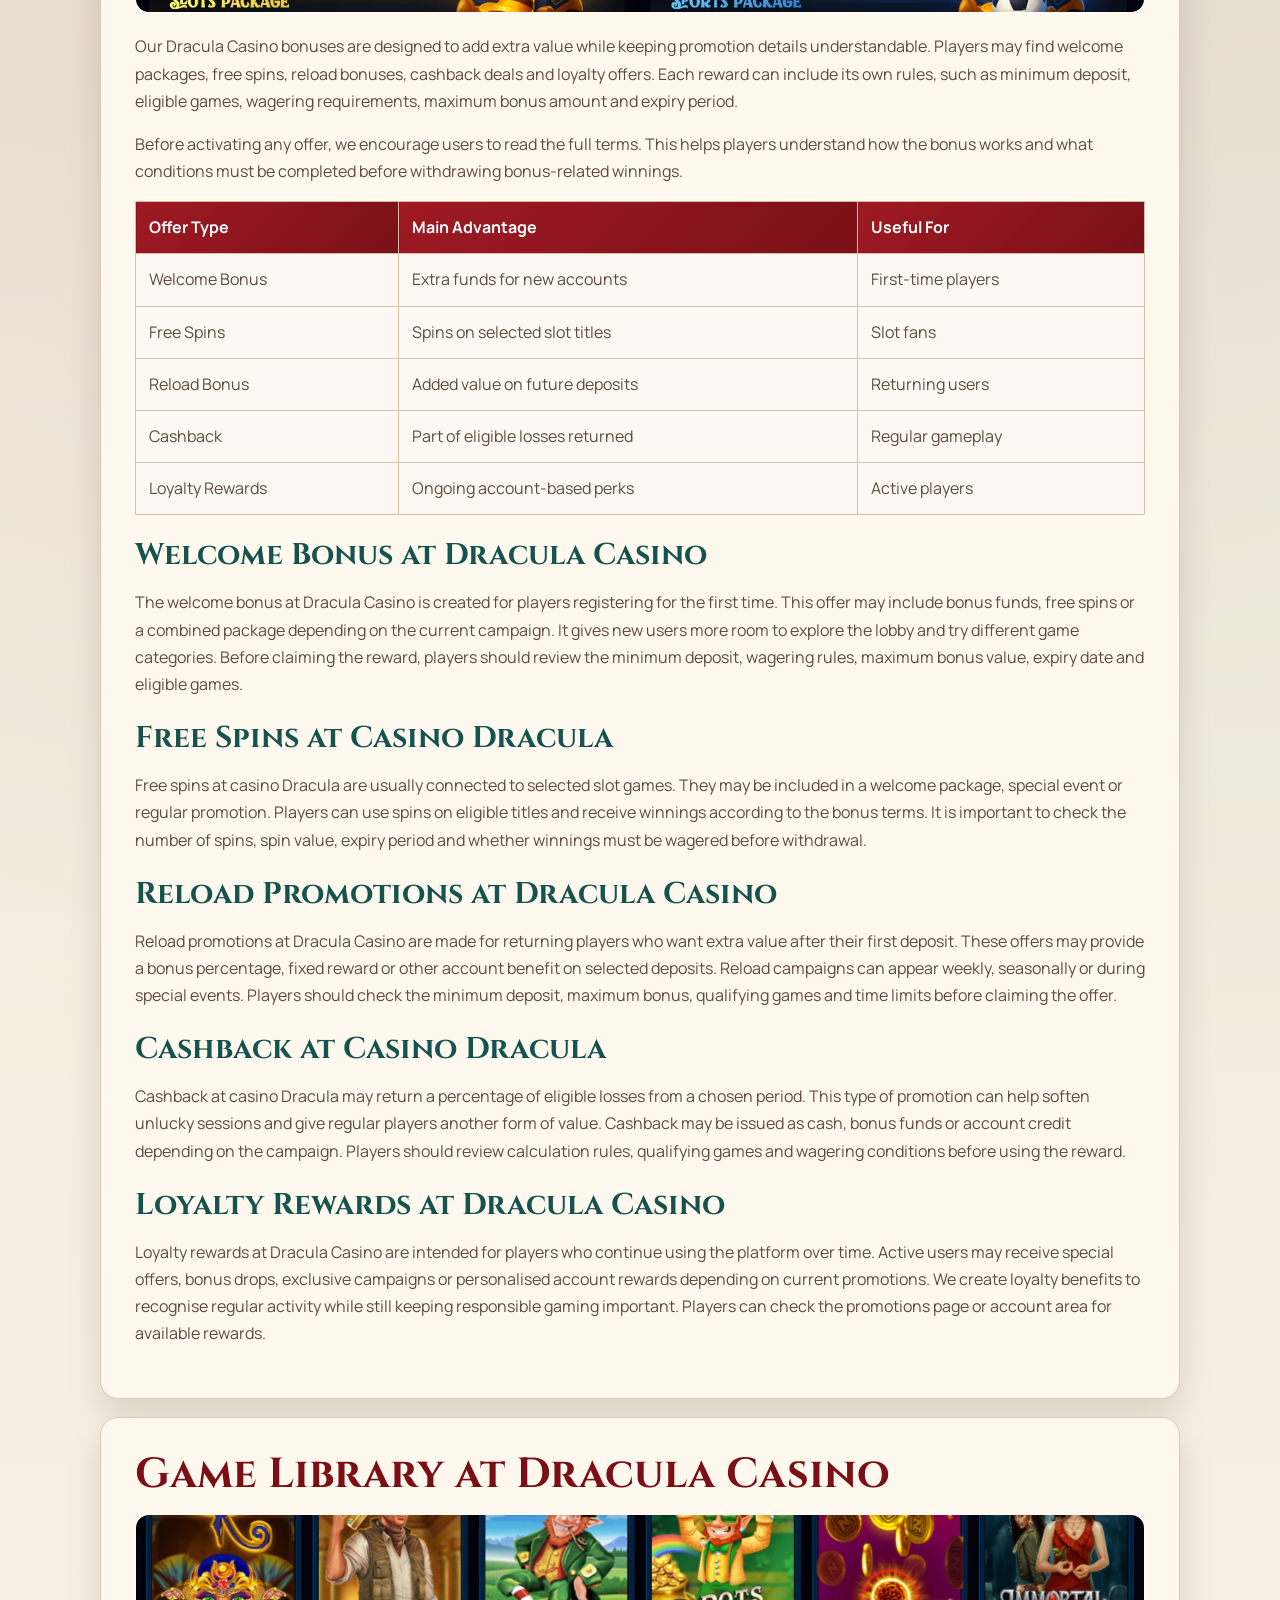
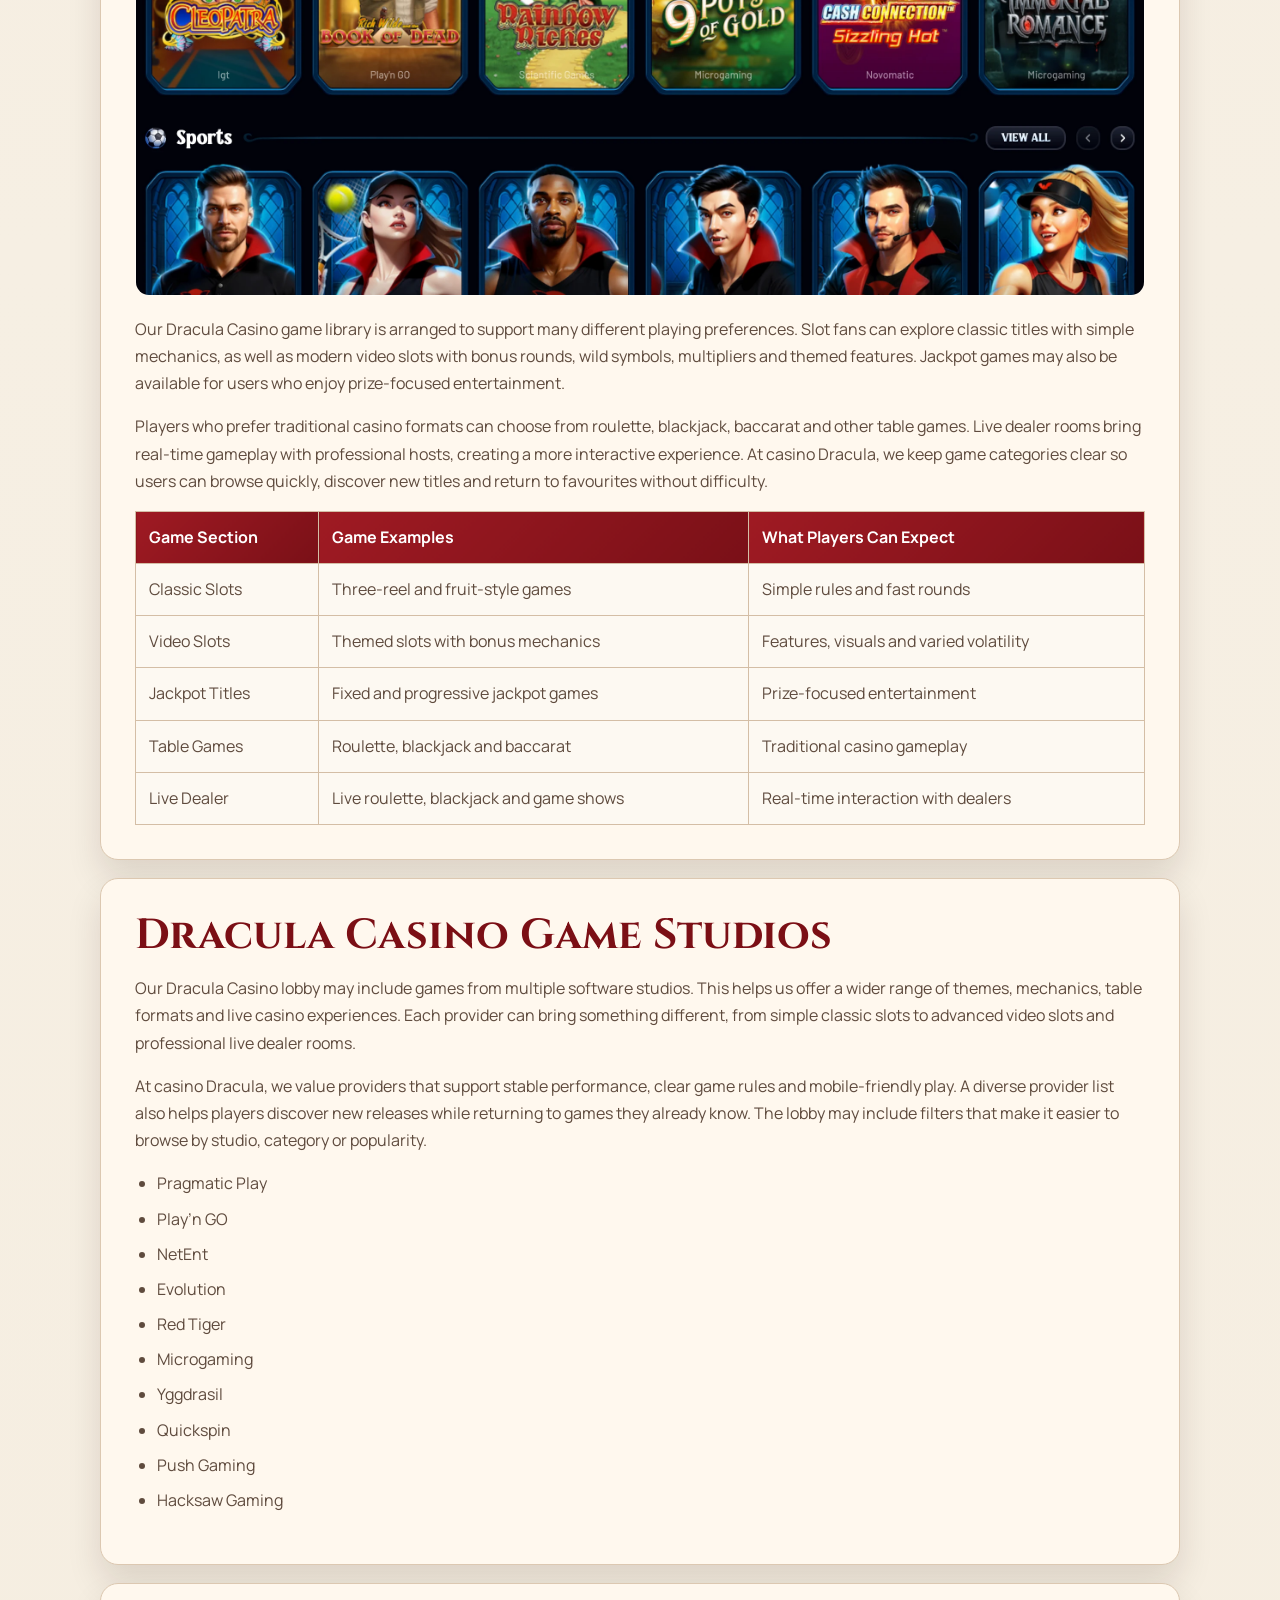
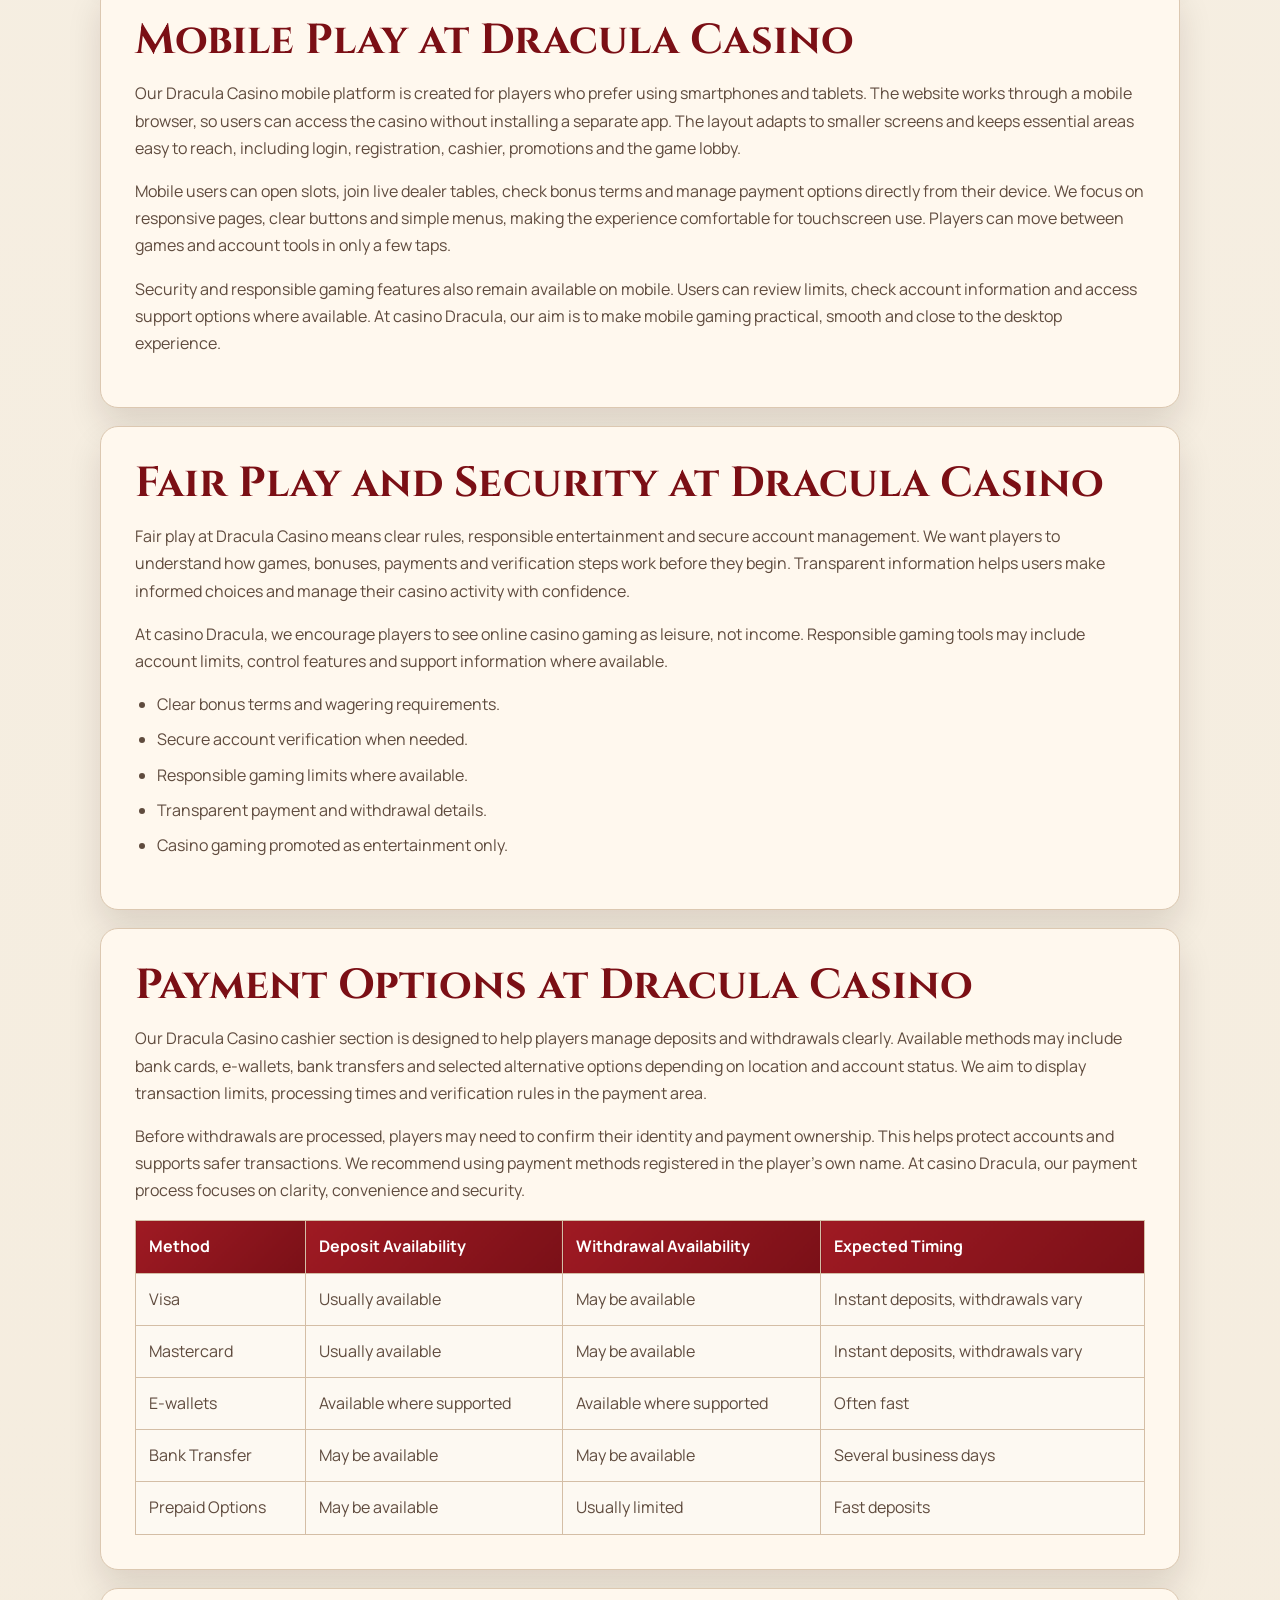
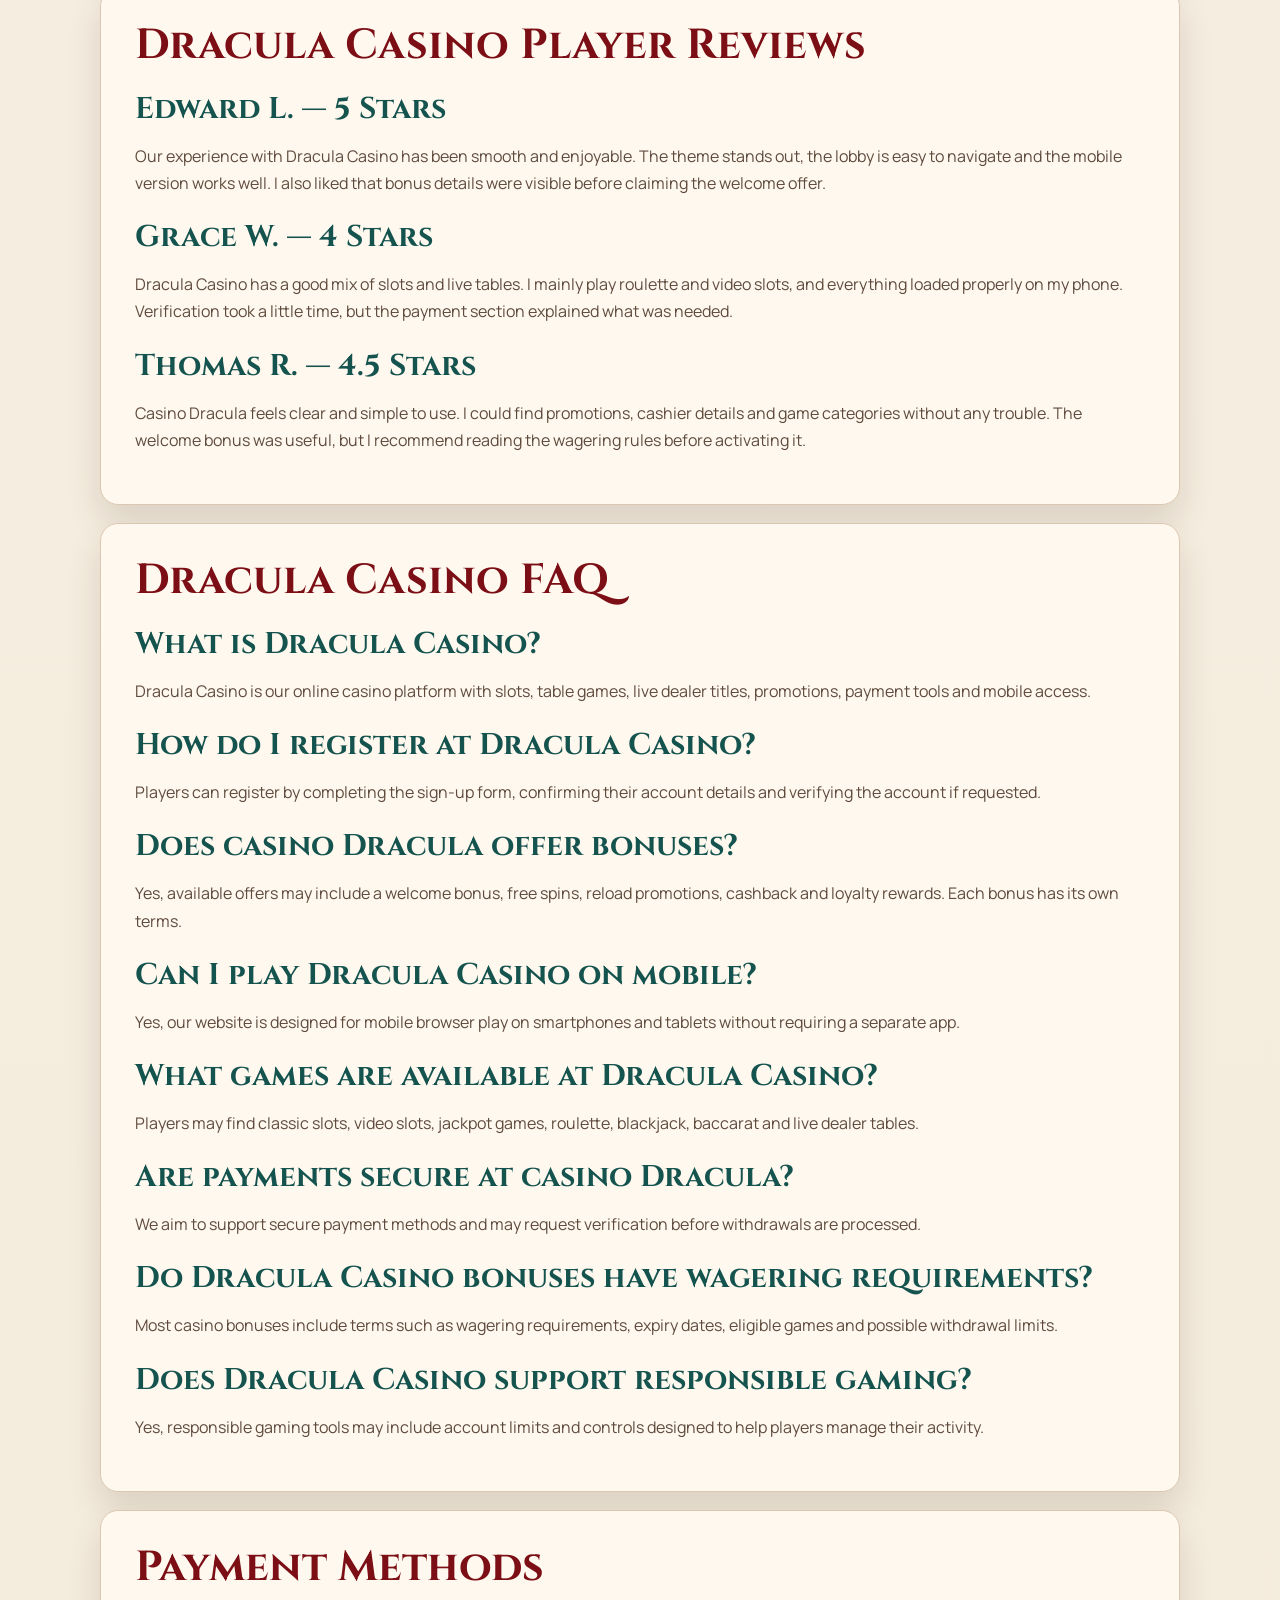
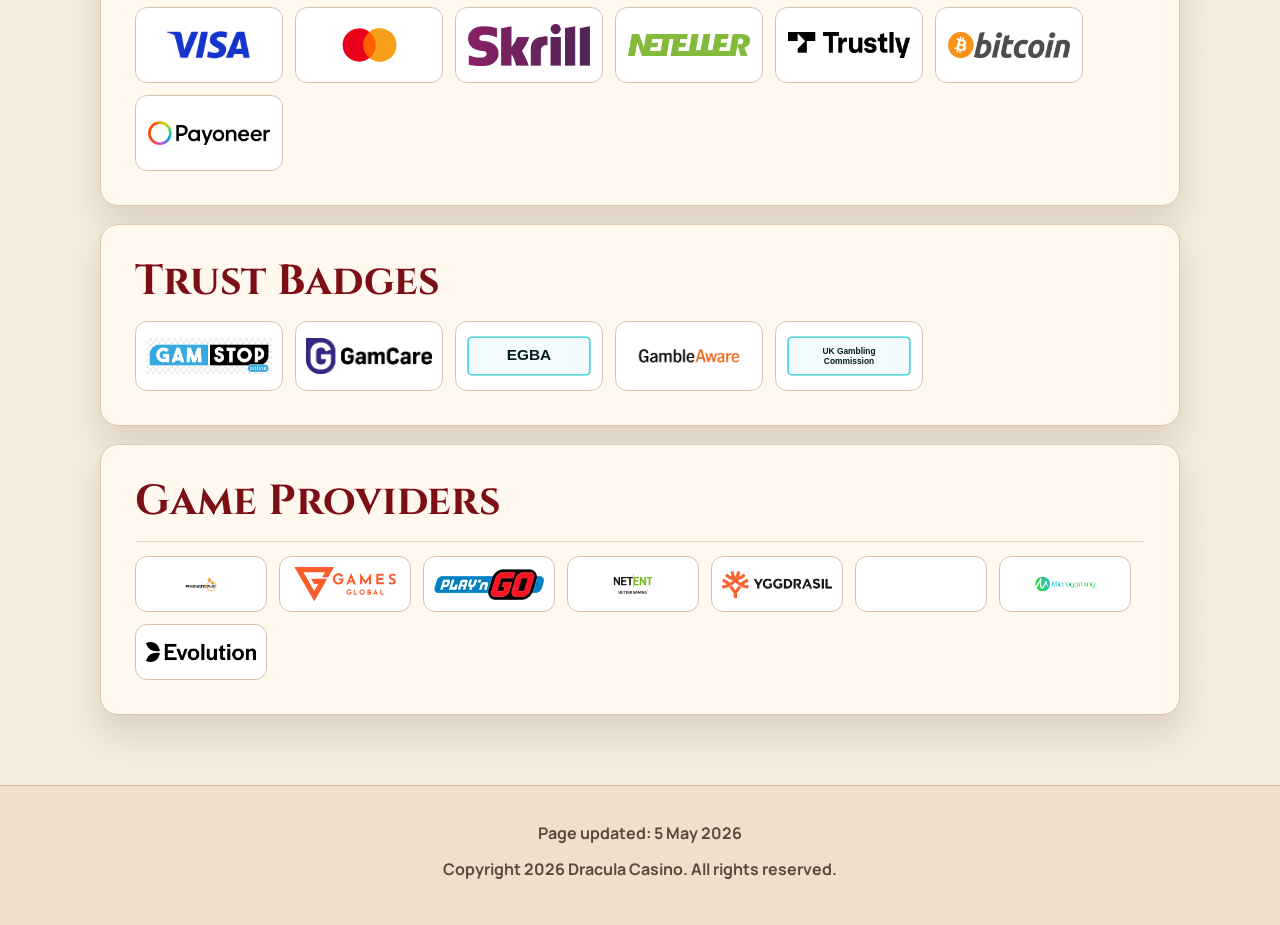
==== commit 8c7aba7b: "Improve mobile layout and add media sections" ====
--- a/en-gb/index.html
+++ b/en-gb/index.html
@@ -27,11 +27,12 @@
   </header>
 
   <main class="page-shell">
-    <section>
+<section>
   <h1 id="home">Dracula Casino Official Homepage</h1>
-  <figure class="inline-media hero-media"><img src="../dracula casino images/dracula casino.webp" alt="Dracula Casino banner"></figure>
-  <p>Welcome to our Dracula Casino homepage, where a dark casino theme meets simple navigation, varied games and clear account tools. Our platform is designed for players who want quick access to slots, live tables, bonuses, payments and mobile play. We focus on making every visit smooth, organised and enjoyable from the first click.</p>
-</section>
+  <figure class="inline-media hero-media"><img src="../dracula casino images/dracula casino.webp" alt="Dracula Casino banner"></figure>
+  <p>Welcome to our Dracula Casino homepage, where a dark casino theme meets simple navigation, varied games and clear account tools. Our platform is designed for players who want quick access to slots, live tables, bonuses, payments and mobile play. We focus on making every visit smooth, organised and enjoyable from the first click.</p>
+  <p class="play-here-wrap"><a class="play-here-btn" href="/go/">Play here</a></p>
+</section>
 
 
 <section>
@@ -379,6 +380,44 @@
     <p>Yes, responsible gaming tools may include account limits and controls designed to help players manage their activity.</p>
   </div>
 </section>
+    <section class="media-section" id="payment-media" aria-labelledby="payment-media-title">
+      <h2 id="payment-media-title">Payment Methods</h2>
+      <div class="media-grid payment-grid">
+        <img src="../payment methods/visa-method.png" alt="Visa">
+        <img src="../payment methods/mastercard-method.svg" alt="Mastercard">
+        <img src="../payment methods/skrill-method.png" alt="Skrill">
+        <img src="../payment methods/neteller-method.png" alt="Neteller">
+        <img src="../payment methods/trustly-method.webp" alt="Trustly">
+        <img src="../payment methods/bitcoin-method.png" alt="Bitcoin">
+        <img src="../payment methods/payoneer-method.png" alt="Payoneer">
+      </div>
+    </section>
+
+    <section class="media-section" id="trust-media" aria-labelledby="trust-media-title">
+      <h2 id="trust-media-title">Trust Badges</h2>
+      <div class="media-grid trust-grid">
+        <a href="https://www.gamstop.co.uk/" target="_blank" rel="noopener noreferrer"><img src="../trust badges/gamstop.png" alt="Gamstop"></a>
+        <a href="https://www.gamcare.org.uk/" target="_blank" rel="noopener noreferrer"><img src="../trust badges/GamCare.png" alt="GamCare"></a>
+        <a href="https://www.egba.eu/" target="_blank" rel="noopener noreferrer"><img src="../trust badges/egba.svg" alt="EGBA"></a>
+        <a href="https://www.begambleaware.org/" target="_blank" rel="noopener noreferrer"><img src="../trust badges/gambleaware.png" alt="BeGambleAware"></a>
+        <a href="https://www.gamblingcommission.gov.uk/" target="_blank" rel="noopener noreferrer"><img src="../trust badges/uk-gambling-commission.svg" alt="UK Gambling Commission"></a>
+      </div>
+    </section>
+
+    <section class="media-section" id="provider-media" aria-labelledby="provider-media-title">
+      <h2 id="provider-media-title">Game Providers</h2>
+      <div class="media-grid provider-grid">
+        <img src="../providers/pragmatic-play-logo-png.png" alt="Pragmatic Play">
+        <img src="../providers/Games-Global.svg" alt="Games Global">
+        <img src="../providers/playngo.webp" alt="Play n GO">
+        <img src="../providers/netentlogo.png" alt="NetEnt">
+        <img src="../providers/Yggdrasil Gaming_Logo_1.png" alt="Yggdrasil">
+        <img src="../providers/quickspin.png" alt="Quickspin">
+        <img src="../providers/microgaming-logo.png" alt="Microgaming">
+        <img src="../providers/evolution.png" alt="Evolution">
+      </div>
+    </section>
+
   </main>
 
   <footer class="site-footer">
--- a/styles.css
+++ b/styles.css
@@ -51,6 +51,29 @@
   font-weight: 800;
   text-decoration: none;
   box-shadow: 0 10px 22px rgba(123, 15, 21, 0.28);
+}
+.play-here-wrap { margin: 20px 0 0; }
+.play-here-btn {
+  min-height: 52px;
+  padding: 0 26px;
+  border-radius: 999px;
+  display: inline-flex;
+  align-items: center;
+  justify-content: center;
+  text-decoration: none;
+  text-transform: uppercase;
+  letter-spacing: 0.04em;
+  font-weight: 800;
+  color: #fff;
+  background: linear-gradient(140deg, #1d6660, #134742);
+  box-shadow: 0 10px 24px rgba(20, 71, 66, 0.36);
+  animation: pulse-play 1.7s ease-in-out infinite;
+}
+
+@keyframes pulse-play {
+  0% { transform: scale(1); box-shadow: 0 10px 24px rgba(20, 71, 66, 0.36); }
+  50% { transform: scale(1.03); box-shadow: 0 14px 34px rgba(20, 71, 66, 0.42); }
+  100% { transform: scale(1); box-shadow: 0 10px 24px rgba(20, 71, 66, 0.36); }
 }
 .page-shell {
   width: min(1080px, calc(100% - 28px));
@@ -112,10 +135,91 @@
 .faq-answer[hidden] { display: none; }
 .site-footer { padding: 26px 14px 34px; text-align: center; border-top: 1px solid #d4bea6; background: #f0dfcb; }
 .site-footer p { margin: 8px 0; color: #59493e; font-weight: 700; }
+
+.media-section h2 {
+  margin-bottom: 16px;
+}
+
+.media-grid {
+  display: flex;
+  flex-wrap: wrap;
+  gap: 12px;
+}
+
+.media-grid img {
+  display: block;
+  max-width: 100%;
+  object-fit: contain;
+}
+
+.payment-grid img {
+  width: 148px;
+  height: 76px;
+  padding: 12px;
+  border-radius: 12px;
+  border: 1px solid #d6c1ac;
+  background: #fff;
+}
+
+.trust-grid a {
+  width: 148px;
+  height: 70px;
+  display: inline-flex;
+  align-items: center;
+  justify-content: center;
+  padding: 10px;
+  border-radius: 12px;
+  border: 1px solid #d6c1ac;
+  background: #fff;
+}
+
+.trust-grid img {
+  max-height: 100%;
+}
+
+.provider-grid img {
+  width: 132px;
+  height: 56px;
+  padding: 10px;
+  border-radius: 12px;
+  border: 1px solid #d6c1ac;
+  background: #fff;
+}
+
 @media (max-width: 820px) {
   .site-header { grid-template-columns: auto auto; gap: 8px; min-height: 58px; padding: 10px 12px; }
   .brand img { width: 108px; }
   .top-nav { display: none; }
   .header-cta { min-height: 36px; font-size: 13px; padding: 0 12px; }
-  table { min-width: 560px; }
-}
+  .page-shell { width: calc(100% - 16px); margin: 16px auto 44px; gap: 12px; }
+  .page-shell > section { border-radius: 14px; padding: 16px; }
+  h1 { font-size: clamp(30px, 9vw, 48px); line-height: 1; }
+  h2 { font-size: clamp(24px, 6.6vw, 34px); }
+  h3 { font-size: clamp(19px, 5.2vw, 26px); }
+  p, li, td, th { line-height: 1.55; }
+  table {
+    min-width: 0;
+    display: block;
+    overflow-x: auto;
+    white-space: nowrap;
+    -webkit-overflow-scrolling: touch;
+  }
+  .play-here-btn { width: 100%; min-height: 48px; }
+  .payment-grid img,
+  .trust-grid a {
+    width: 132px;
+  }
+  .provider-grid img {
+    width: 118px;
+    height: 50px;
+  }
+}
+
+@media (max-width: 520px) {
+  .site-header { padding: 8px 10px; }
+  .brand img { width: 96px; }
+  .header-cta { min-height: 34px; font-size: 12px; padding: 0 10px; }
+  .page-shell { width: calc(100% - 12px); margin: 12px auto 34px; }
+  .inline-media { margin: 12px 0 14px; }
+  th, td { padding: 10px 10px; font-size: 13px; }
+}
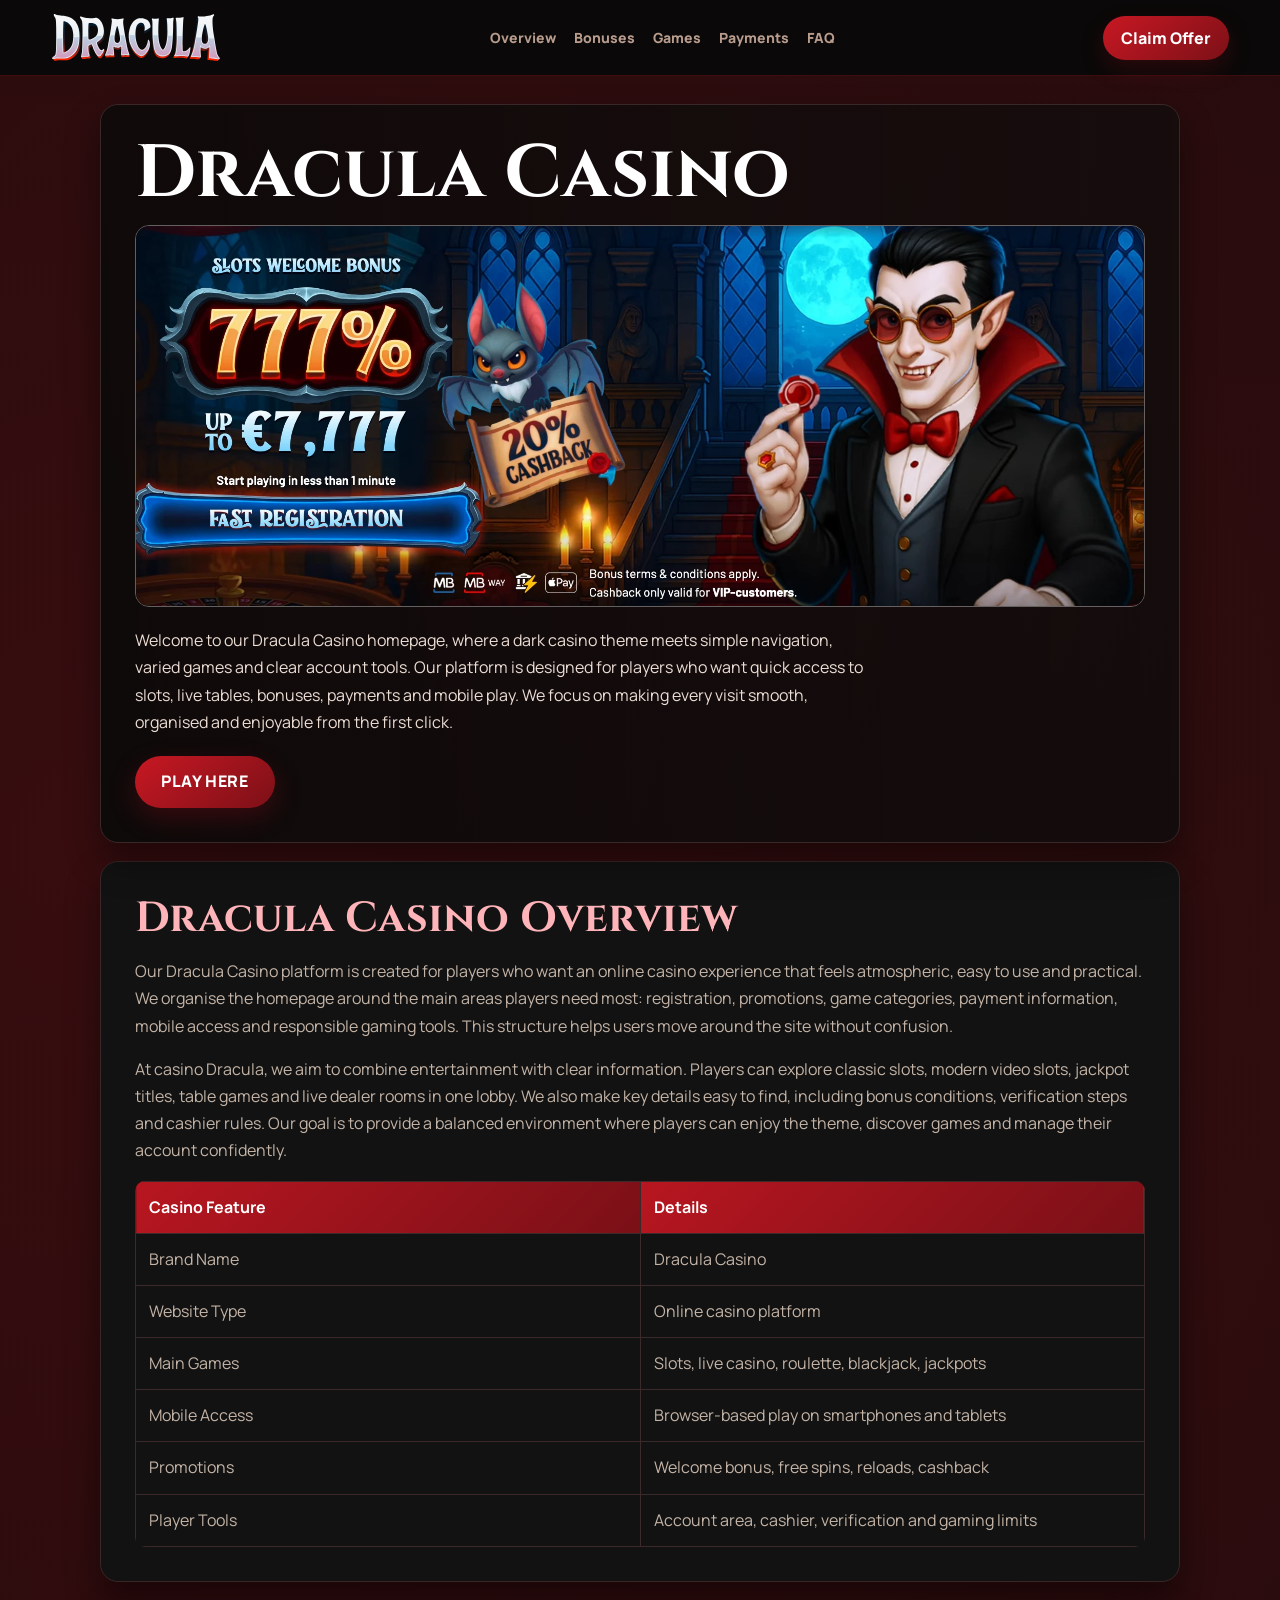
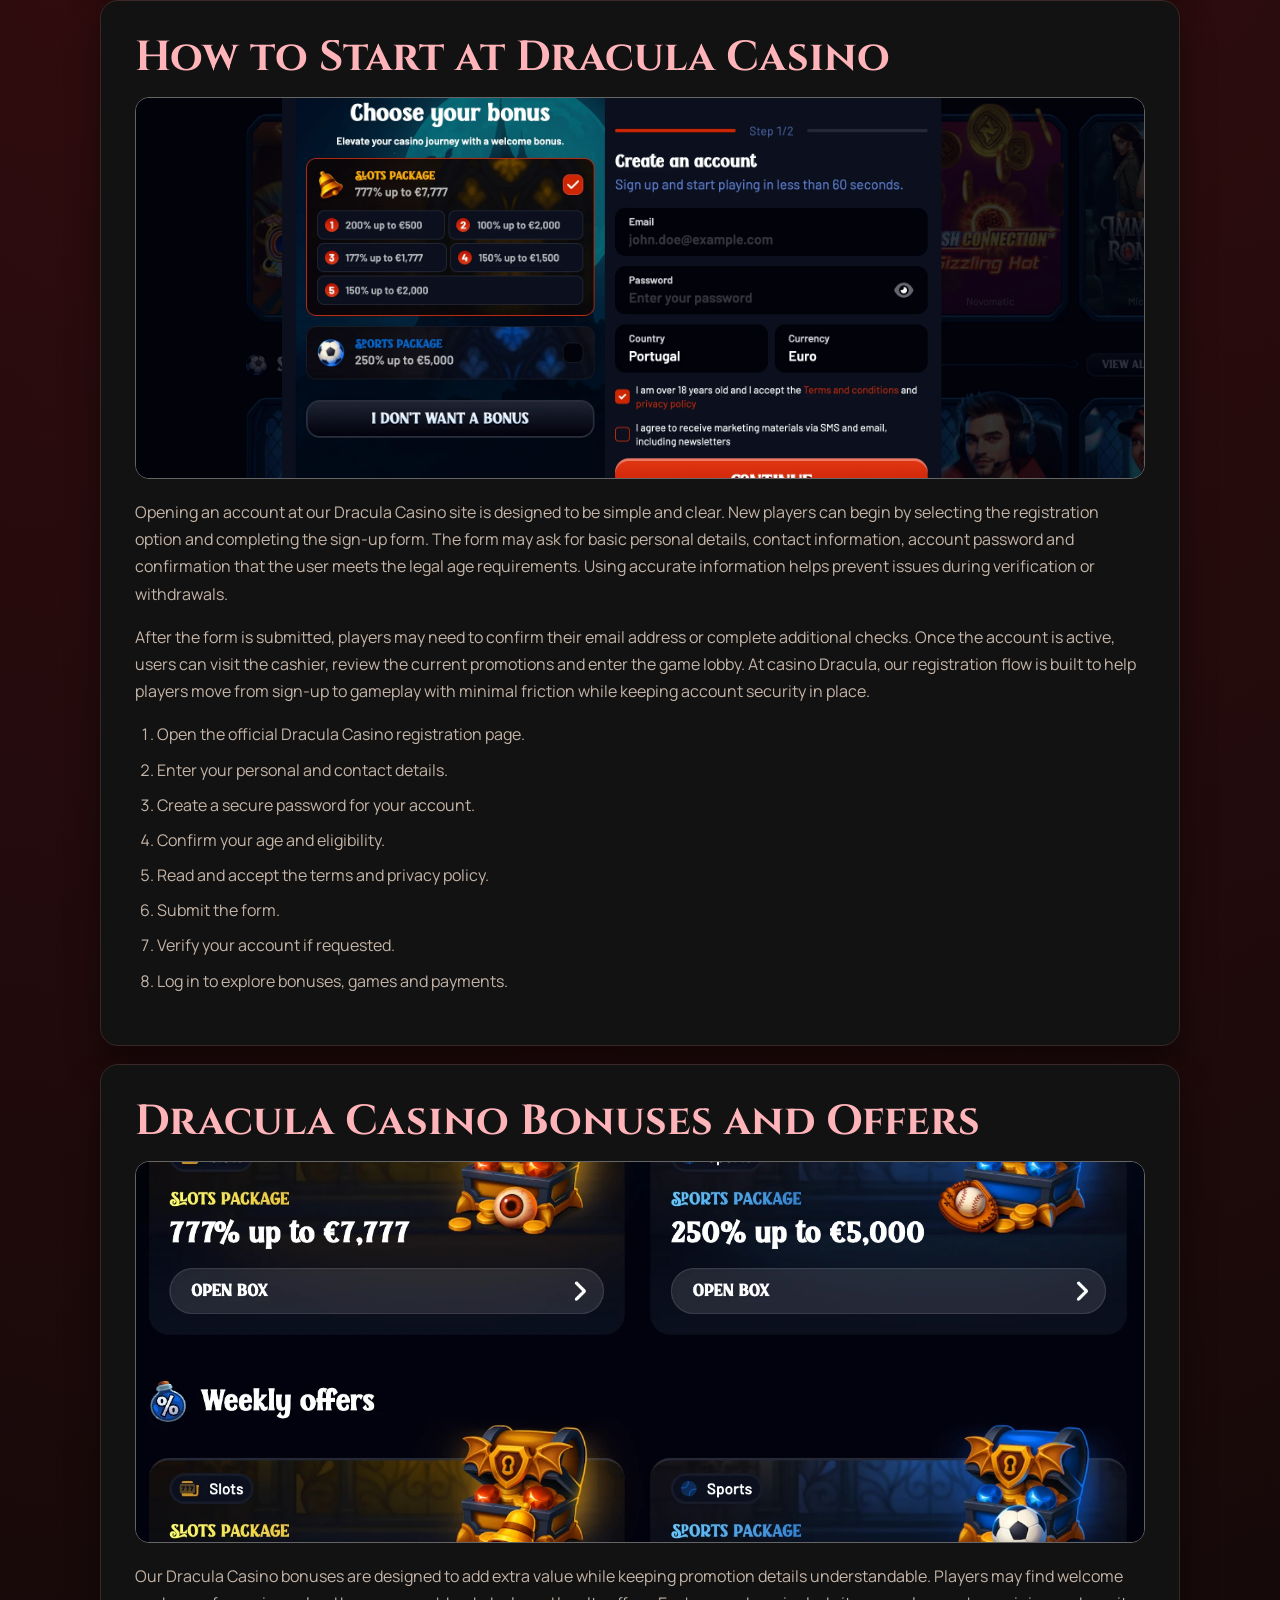
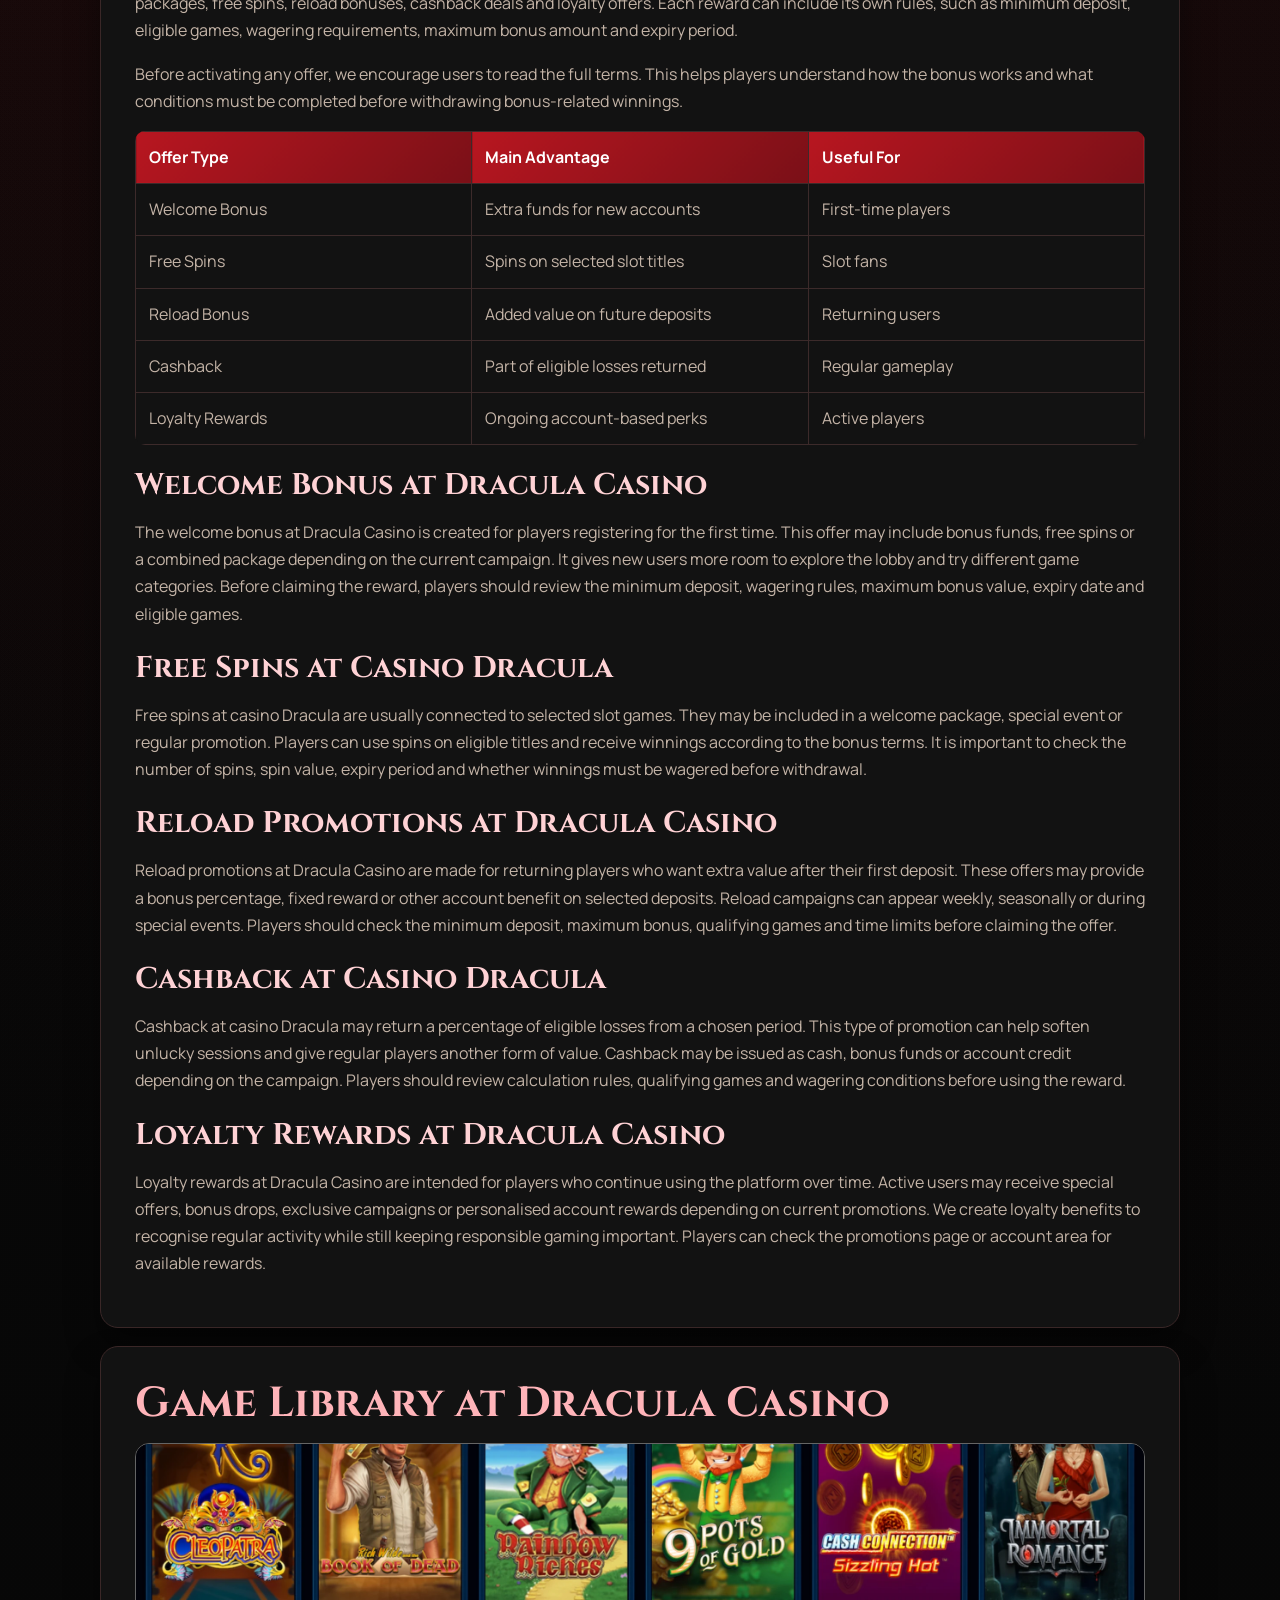
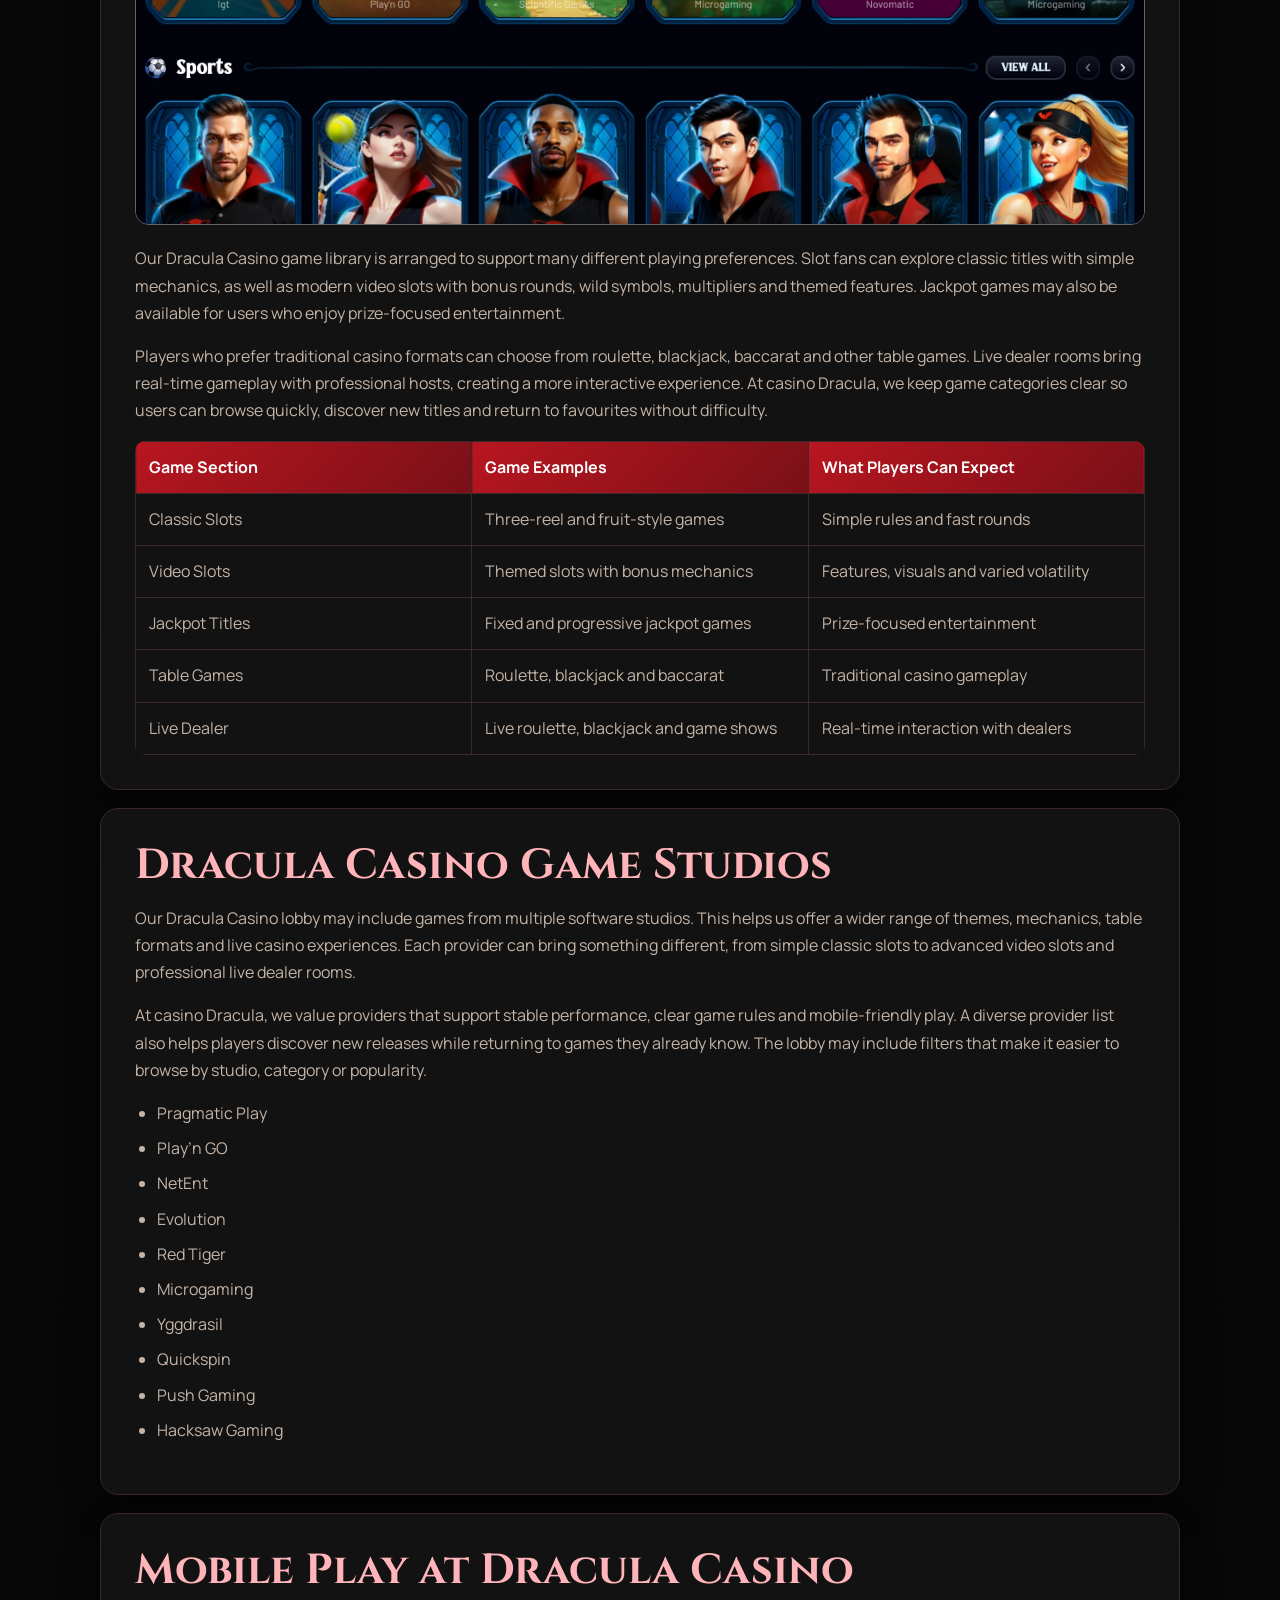
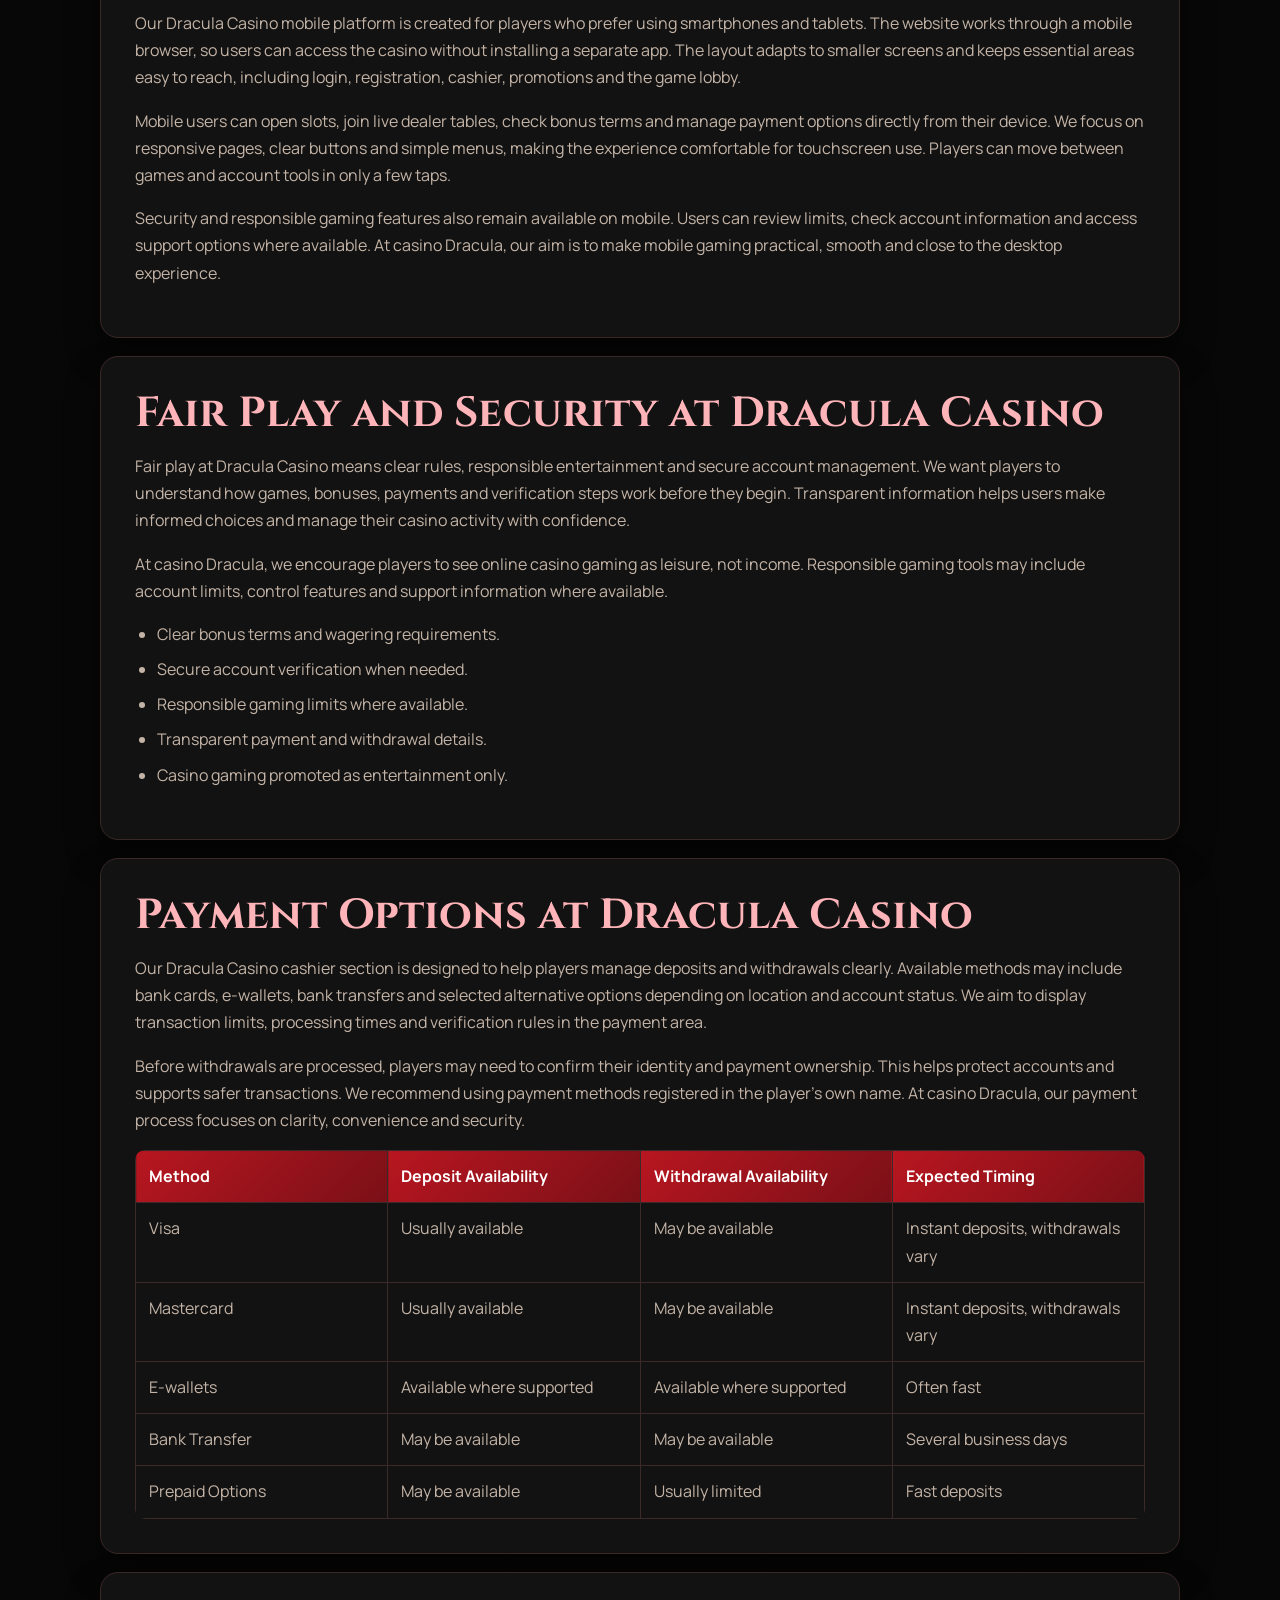
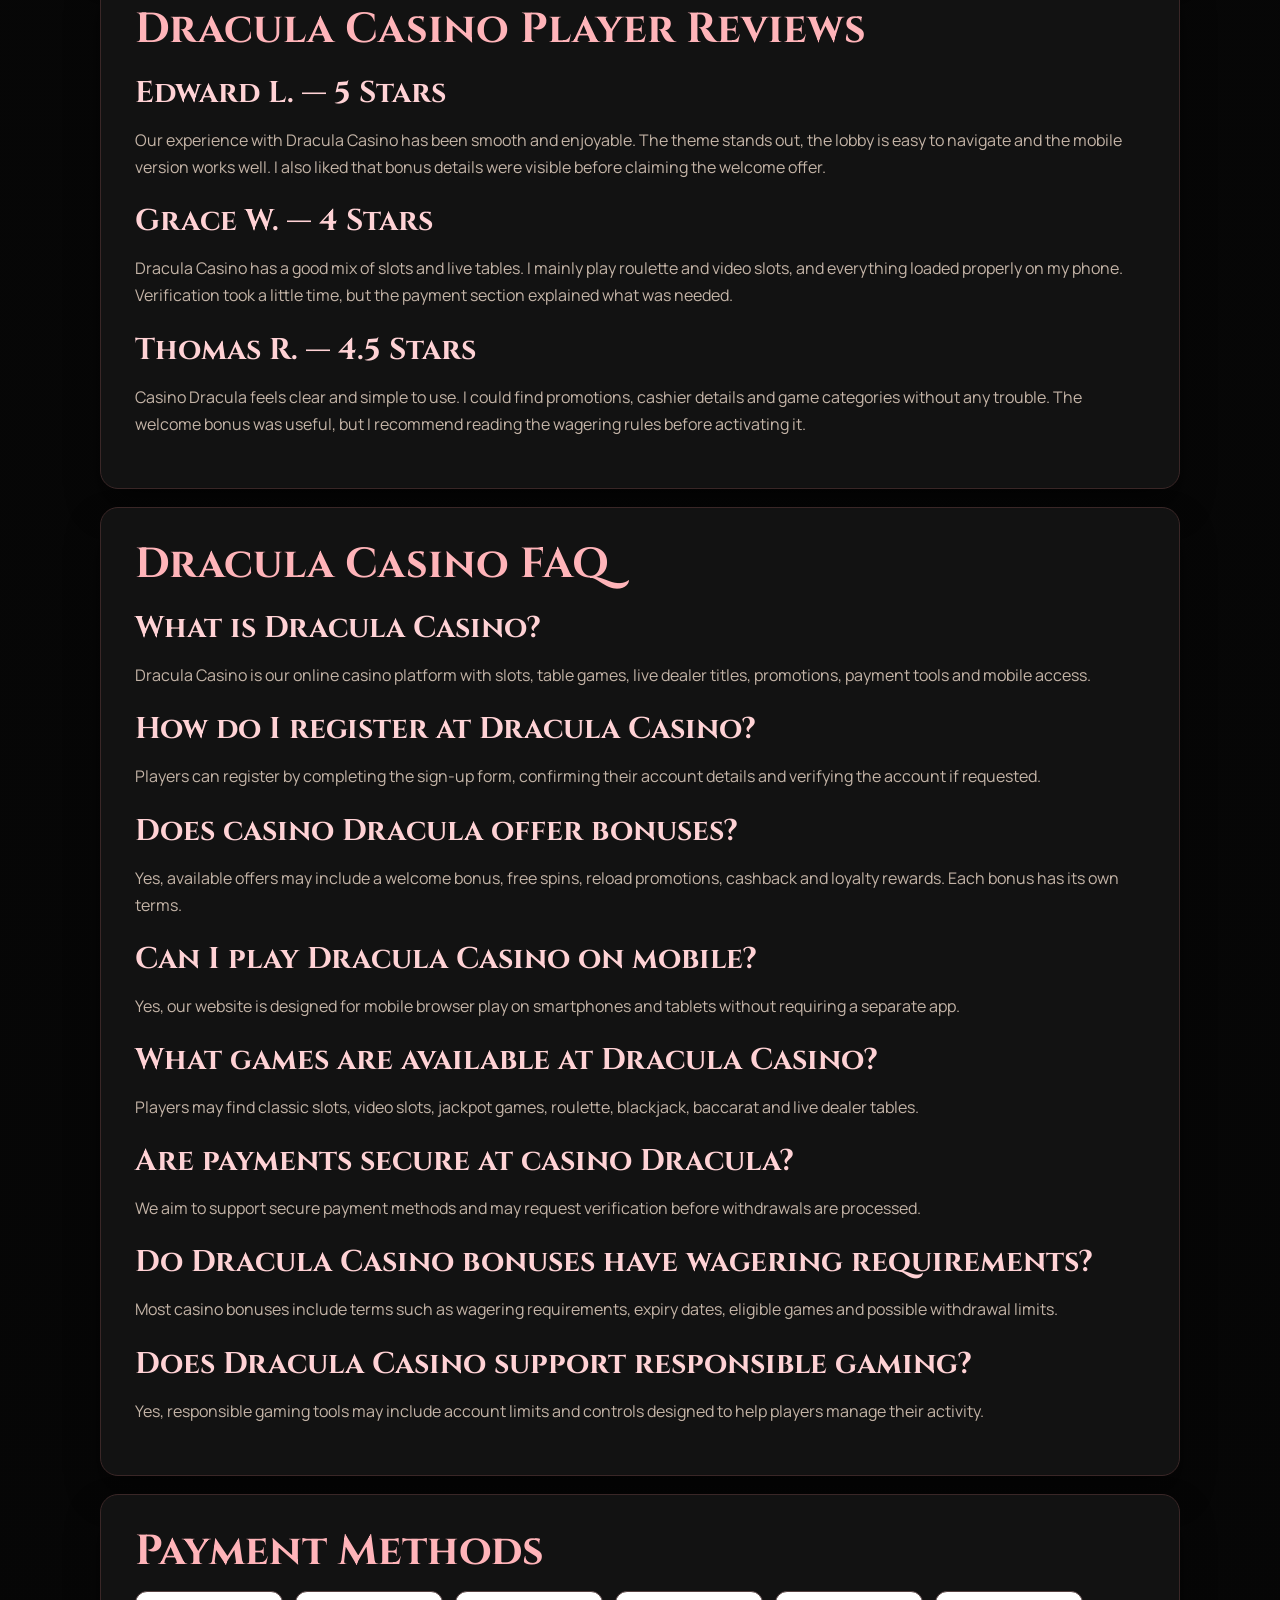
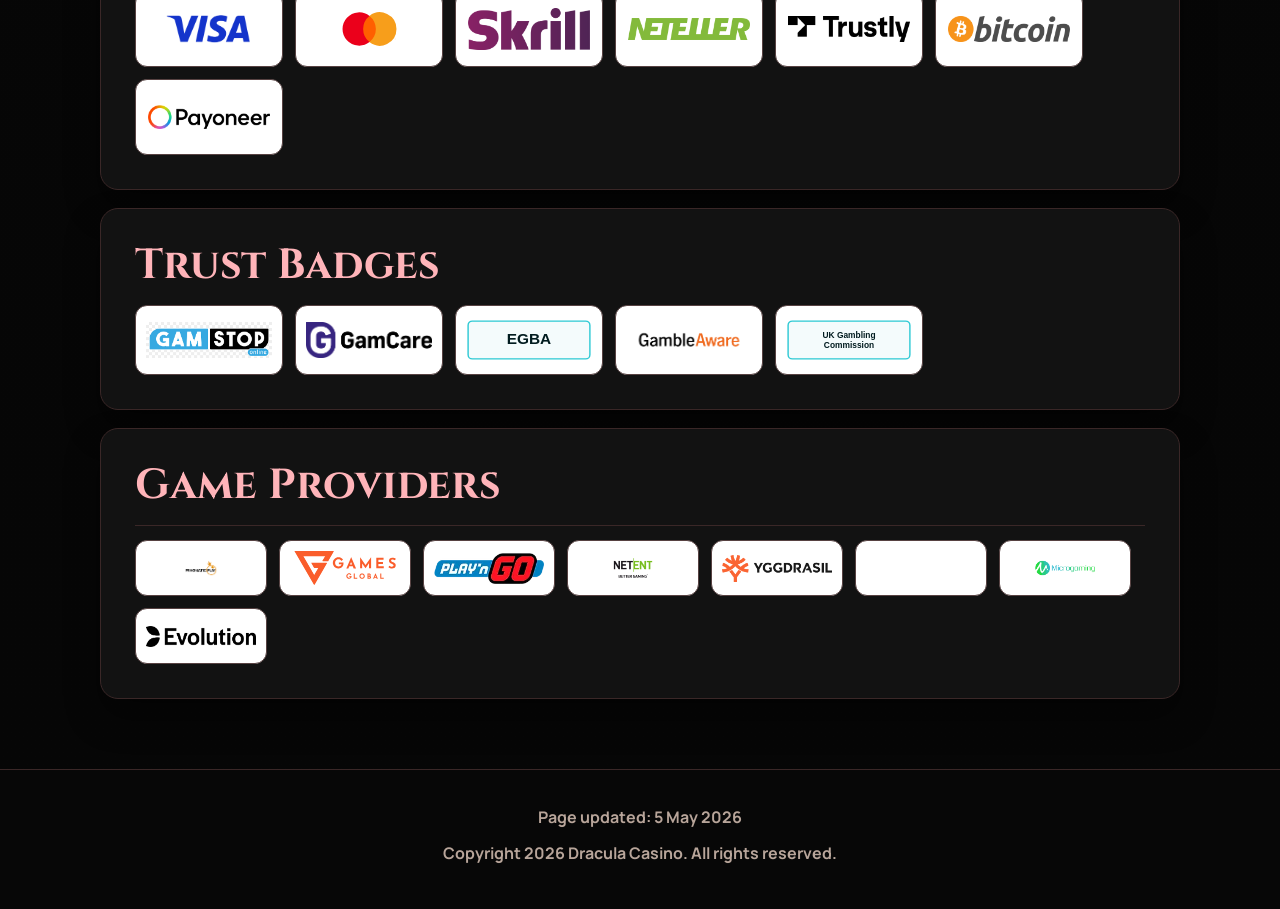
==== commit cca0682e: "Fix mobile layout and update hero heading" ====
--- a/en-gb/index.html
+++ b/en-gb/index.html
@@ -28,7 +28,7 @@
 
   <main class="page-shell">
 <section>
-  <h1 id="home">Dracula Casino Official Homepage</h1>
+  <h1 id="home">Dracula Casino</h1>
   <figure class="inline-media hero-media"><img src="../dracula casino images/dracula casino.webp" alt="Dracula Casino banner"></figure>
   <p>Welcome to our Dracula Casino homepage, where a dark casino theme meets simple navigation, varied games and clear account tools. Our platform is designed for players who want quick access to slots, live tables, bonuses, payments and mobile play. We focus on making every visit smooth, organised and enjoyable from the first click.</p>
   <p class="play-here-wrap"><a class="play-here-btn" href="/go/">Play here</a></p>
--- a/styles.css
+++ b/styles.css
@@ -1,15 +1,15 @@
 @import url("https://fonts.googleapis.com/css2?family=Cinzel:wght@600;700;800&family=Manrope:wght@400;500;700;800&display=swap");
 :root {
-  --bg: #f6efe3;
-  --bg-soft: #fdf9f2;
-  --ink: #231810;
-  --muted: #5f4b3e;
-  --line: #dcc8b1;
-  --primary: #a6171f;
-  --primary-deep: #7b0f15;
-  --accent: #1d6660;
-  --card: #fff8ee;
-  --shadow: 0 18px 34px rgba(41, 20, 6, 0.12);
+  --bg: #070707;
+  --bg-soft: #121212;
+  --ink: #f0e8dd;
+  --muted: #c4b4a7;
+  --line: #3a2727;
+  --primary: #c81823;
+  --primary-deep: #7c1017;
+  --accent: #8c2121;
+  --card: #121212;
+  --shadow: 0 18px 34px rgba(0, 0, 0, 0.42);
 }
 * { box-sizing: border-box; }
 html { scroll-behavior: smooth; }
@@ -17,7 +17,12 @@
   margin: 0;
   color: var(--ink);
   font-family: "Manrope", "Segoe UI", sans-serif;
-  background: radial-gradient(circle at 6% 8%, rgba(166, 23, 31, 0.16), transparent 34%), radial-gradient(circle at 92% 12%, rgba(29, 102, 96, 0.14), transparent 36%), linear-gradient(180deg, #f3e6d5 0%, var(--bg) 48%, #f4ebdc 100%);
+  background: radial-gradient(circle at 6% 8%, rgba(200, 24, 35, 0.2), transparent 34%), radial-gradient(circle at 92% 12%, rgba(98, 20, 20, 0.18), transparent 36%), linear-gradient(180deg, #090909 0%, var(--bg) 48%, #060606 100%);
+}
+html,
+body {
+  max-width: 100%;
+  overflow-x: hidden;
 }
 img { display: block; max-width: 100%; }
 a { color: inherit; }
@@ -31,14 +36,14 @@
   align-items: center;
   gap: 20px;
   padding: 12px clamp(14px, 4vw, 52px);
-  border-bottom: 1px solid rgba(123, 15, 21, 0.18);
-  background: rgba(253, 249, 242, 0.94);
+  border-bottom: 1px solid rgba(200, 24, 35, 0.28);
+  background: rgba(9, 9, 9, 0.94);
   backdrop-filter: blur(10px);
 }
 .brand img { width: 170px; }
 .top-nav { display: flex; justify-content: center; flex-wrap: wrap; gap: 18px; }
-.top-nav a { text-decoration: none; font-weight: 800; font-size: 14px; color: var(--muted); }
-.top-nav a:hover { color: var(--primary); }
+.top-nav a { text-decoration: none; font-weight: 800; font-size: 14px; color: #b89c8d; }
+.top-nav a:hover { color: #fff; }
 .header-cta {
   min-height: 44px;
   padding: 0 18px;
@@ -51,6 +56,7 @@
   font-weight: 800;
   text-decoration: none;
   box-shadow: 0 10px 22px rgba(123, 15, 21, 0.28);
+  animation: pulse-cta 1.7s ease-in-out infinite;
 }
 .play-here-wrap { margin: 20px 0 0; }
 .play-here-btn {
@@ -65,15 +71,21 @@
   letter-spacing: 0.04em;
   font-weight: 800;
   color: #fff;
-  background: linear-gradient(140deg, #1d6660, #134742);
-  box-shadow: 0 10px 24px rgba(20, 71, 66, 0.36);
+  background: linear-gradient(140deg, var(--primary), var(--primary-deep));
+  box-shadow: 0 10px 24px rgba(123, 15, 21, 0.36);
   animation: pulse-play 1.7s ease-in-out infinite;
 }
 
 @keyframes pulse-play {
-  0% { transform: scale(1); box-shadow: 0 10px 24px rgba(20, 71, 66, 0.36); }
-  50% { transform: scale(1.03); box-shadow: 0 14px 34px rgba(20, 71, 66, 0.42); }
-  100% { transform: scale(1); box-shadow: 0 10px 24px rgba(20, 71, 66, 0.36); }
+  0% { transform: scale(1); box-shadow: 0 10px 24px rgba(123, 15, 21, 0.36); }
+  50% { transform: scale(1.03); box-shadow: 0 14px 34px rgba(123, 15, 21, 0.46); }
+  100% { transform: scale(1); box-shadow: 0 10px 24px rgba(123, 15, 21, 0.36); }
+}
+
+@keyframes pulse-cta {
+  0% { transform: scale(1); box-shadow: 0 10px 22px rgba(123, 15, 21, 0.28); }
+  50% { transform: scale(1.03); box-shadow: 0 14px 30px rgba(123, 15, 21, 0.44); }
+  100% { transform: scale(1); box-shadow: 0 10px 22px rgba(123, 15, 21, 0.28); }
 }
 .page-shell {
   width: min(1080px, calc(100% - 28px));
@@ -91,29 +103,48 @@
 .page-shell > section:first-child {
   position: relative;
   overflow: hidden;
-  background: linear-gradient(90deg, rgba(35, 24, 16, 0.75), rgba(35, 24, 16, 0.35)), linear-gradient(120deg, rgba(166, 23, 31, 0.24), rgba(29, 102, 96, 0.2)), var(--card);
+  background: linear-gradient(90deg, rgba(8, 8, 8, 0.86), rgba(8, 8, 8, 0.58)), linear-gradient(120deg, rgba(200, 24, 35, 0.24), rgba(90, 16, 16, 0.24)), var(--card);
   color: #fff;
 }
-.page-shell > section:first-child p { color: rgba(255, 243, 229, 0.92); max-width: 74ch; }
+.page-shell > section:first-child p { color: rgba(255, 240, 230, 0.92); max-width: 74ch; }
 h1, h2, h3 { font-family: "Cinzel", Georgia, serif; letter-spacing: 0; }
 h1 { margin: 0 0 16px; line-height: 0.95; font-size: clamp(34px, 7vw, 74px); }
-h2 { margin: 0 0 14px; color: var(--primary-deep); line-height: 1.1; font-size: clamp(25px, 4.4vw, 42px); }
-h3 { margin: 22px 0 10px; color: #15534f; line-height: 1.2; font-size: clamp(20px, 3.4vw, 30px); }
+h2 { margin: 0 0 14px; color: #ffb4b9; line-height: 1.1; font-size: clamp(25px, 4.4vw, 42px); }
+h3 { margin: 22px 0 10px; color: #ffd2d5; line-height: 1.2; font-size: clamp(20px, 3.4vw, 30px); }
 p, li, td, th { color: var(--muted); line-height: 1.7; }
+p,
+li,
+td,
+th,
+h1,
+h2,
+h3 {
+  overflow-wrap: anywhere;
+  word-break: normal;
+}
 .page-shell > section:first-child h1,
 .page-shell > section:first-child h2,
 .page-shell > section:first-child h3 { color: #fff; }
 .inline-media { margin: 16px 0 20px; border-radius: 14px; overflow: hidden; border: 1px solid rgba(255, 255, 255, 0.35); }
 .inline-media img { width: 100%; max-height: 380px; object-fit: cover; }
 .hero-media { margin-top: 8px; }
-table { width: 100%; border-collapse: collapse; margin-top: 16px; min-width: 640px; background: var(--bg-soft); }
-th, td { text-align: left; vertical-align: top; border: 1px solid #d4bea6; padding: 12px 13px; }
-th { color: #fff; background: linear-gradient(135deg, #9f1a23, #7a1017); }
+table {
+  width: 100%;
+  border-collapse: collapse;
+  margin-top: 16px;
+  min-width: 0;
+  table-layout: fixed;
+  background: var(--bg-soft);
+  border-radius: 10px;
+  overflow: hidden;
+}
+th, td { text-align: left; vertical-align: top; border: 1px solid #3c2a2a; padding: 12px 13px; }
+th { color: #fff; background: linear-gradient(135deg, #b81620, #7a1017); }
 ul, ol { padding-left: 22px; }
 li + li { margin-top: 8px; }
 .page-shell section:nth-last-child(2) article,
-.page-shell section:last-child > div { border-top: 1px solid #e3d2bf; margin-top: 14px; padding-top: 14px; }
-.faq-item { border-top: 1px solid #e3d2bf; padding-top: 14px; margin-top: 14px; }
+.page-shell section:last-child > div { border-top: 1px solid #3a2727; margin-top: 14px; padding-top: 14px; }
+.faq-item { border-top: 1px solid #3a2727; padding-top: 14px; margin-top: 14px; }
 .faq-question {
   width: 100%;
   border: 0;
@@ -130,11 +161,11 @@
   gap: 12px;
   padding: 0;
 }
-.faq-question span:last-child { width: 28px; height: 28px; border-radius: 50%; display: inline-flex; align-items: center; justify-content: center; color: #fff; background: var(--accent); font-weight: 900; }
+.faq-question span:last-child { width: 28px; height: 28px; border-radius: 50%; display: inline-flex; align-items: center; justify-content: center; color: #fff; background: #9e1b25; font-weight: 900; }
 .faq-answer { margin-top: 10px; }
 .faq-answer[hidden] { display: none; }
-.site-footer { padding: 26px 14px 34px; text-align: center; border-top: 1px solid #d4bea6; background: #f0dfcb; }
-.site-footer p { margin: 8px 0; color: #59493e; font-weight: 700; }
+.site-footer { padding: 26px 14px 34px; text-align: center; border-top: 1px solid #3a2727; background: #070707; }
+.site-footer p { margin: 8px 0; color: #b8a59a; font-weight: 700; }
 
 .media-section h2 {
   margin-bottom: 16px;
@@ -157,7 +188,7 @@
   height: 76px;
   padding: 12px;
   border-radius: 12px;
-  border: 1px solid #d6c1ac;
+  border: 1px solid #574242;
   background: #fff;
 }
 
@@ -169,7 +200,7 @@
   justify-content: center;
   padding: 10px;
   border-radius: 12px;
-  border: 1px solid #d6c1ac;
+  border: 1px solid #574242;
   background: #fff;
 }
 
@@ -182,29 +213,79 @@
   height: 56px;
   padding: 10px;
   border-radius: 12px;
-  border: 1px solid #d6c1ac;
+  border: 1px solid #574242;
   background: #fff;
 }
 
 @media (max-width: 820px) {
-  .site-header { grid-template-columns: auto auto; gap: 8px; min-height: 58px; padding: 10px 12px; }
+  .site-header {
+    grid-template-columns: minmax(0, 1fr) auto;
+    gap: 8px;
+    min-height: 58px;
+    padding: 10px 12px;
+  }
   .brand img { width: 108px; }
   .top-nav { display: none; }
-  .header-cta { min-height: 36px; font-size: 13px; padding: 0 12px; }
+  .header-cta { min-height: 36px; font-size: 13px; padding: 0 12px; white-space: nowrap; }
   .page-shell { width: calc(100% - 16px); margin: 16px auto 44px; gap: 12px; }
   .page-shell > section { border-radius: 14px; padding: 16px; }
   h1 { font-size: clamp(30px, 9vw, 48px); line-height: 1; }
   h2 { font-size: clamp(24px, 6.6vw, 34px); }
   h3 { font-size: clamp(19px, 5.2vw, 26px); }
   p, li, td, th { line-height: 1.55; }
+  table,
+  thead,
+  tbody,
+  tr,
+  th,
+  td {
+    display: block;
+    width: 100%;
+  }
   table {
+    border: 0;
+    background: transparent;
+  }
+  thead {
+    display: none;
+  }
+  tbody {
+    display: grid;
+    gap: 10px;
+  }
+  tr {
+    border: 1px solid #3c2a2a;
+    border-radius: 10px;
+    background: #141414;
+    overflow: hidden;
+  }
+  td {
+    border: 0;
+    border-top: 1px solid #2f2222;
+    padding: 10px 10px 10px 42%;
     min-width: 0;
-    display: block;
-    overflow-x: auto;
-    white-space: nowrap;
-    -webkit-overflow-scrolling: touch;
+    position: relative;
+    white-space: normal;
+    font-size: 13px;
+    line-height: 1.45;
+    text-align: left;
+  }
+  tr td:first-child {
+    border-top: 0;
+  }
+  td::before {
+    content: attr(data-label);
+    position: absolute;
+    top: 10px;
+    left: 10px;
+    width: calc(42% - 14px);
+    color: #f3c5c8;
+    font-weight: 800;
+    font-size: 12px;
+    line-height: 1.35;
   }
   .play-here-btn { width: 100%; min-height: 48px; }
+  .media-grid { justify-content: center; }
   .payment-grid img,
   .trust-grid a {
     width: 132px;
@@ -218,8 +299,26 @@
 @media (max-width: 520px) {
   .site-header { padding: 8px 10px; }
   .brand img { width: 96px; }
-  .header-cta { min-height: 34px; font-size: 12px; padding: 0 10px; }
+  .header-cta { min-height: 34px; font-size: 11px; padding: 0 9px; }
   .page-shell { width: calc(100% - 12px); margin: 12px auto 34px; }
   .inline-media { margin: 12px 0 14px; }
-  th, td { padding: 10px 10px; font-size: 13px; }
-}
+  td {
+    padding: 9px 9px 9px 44%;
+    font-size: 12px;
+  }
+  td::before {
+    width: calc(44% - 12px);
+    left: 9px;
+    top: 9px;
+    font-size: 11px;
+  }
+  .payment-grid img,
+  .trust-grid a {
+    width: 122px;
+    height: 62px;
+  }
+  .provider-grid img {
+    width: 108px;
+    height: 46px;
+  }
+}
